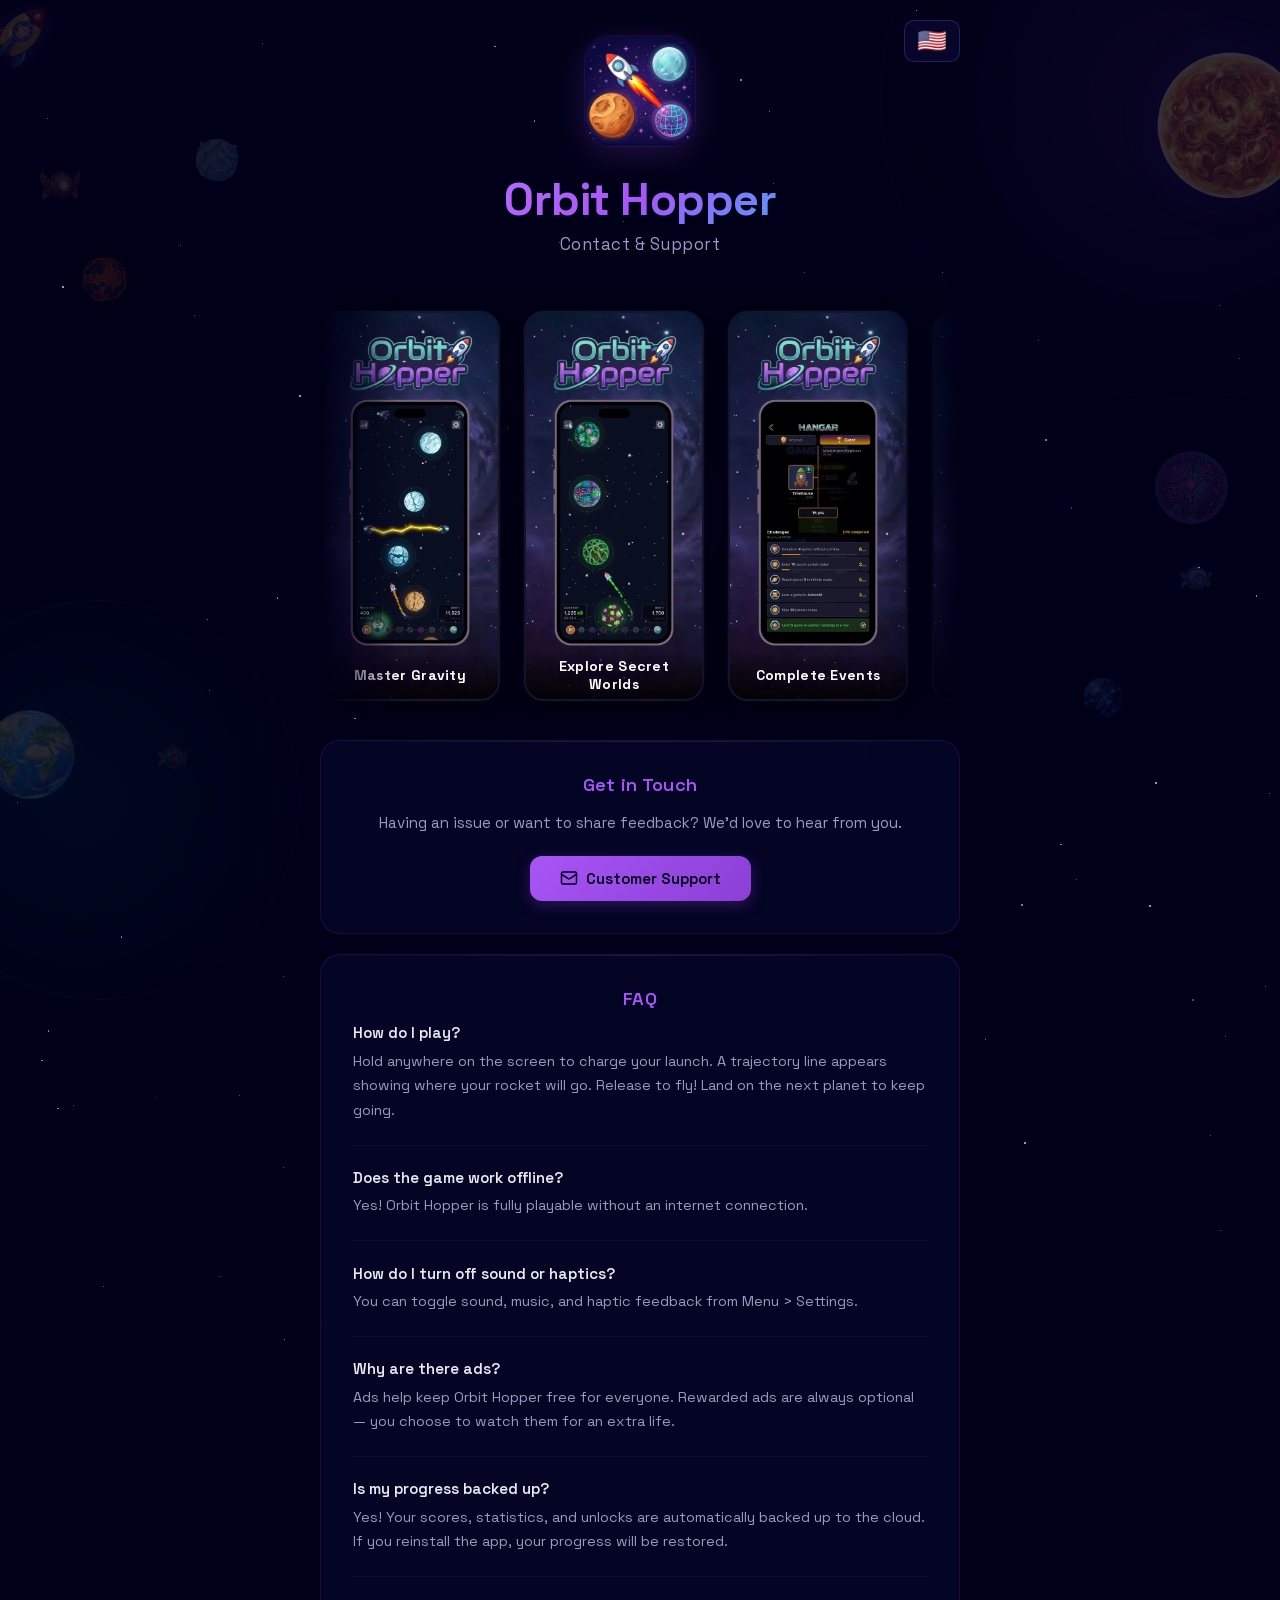
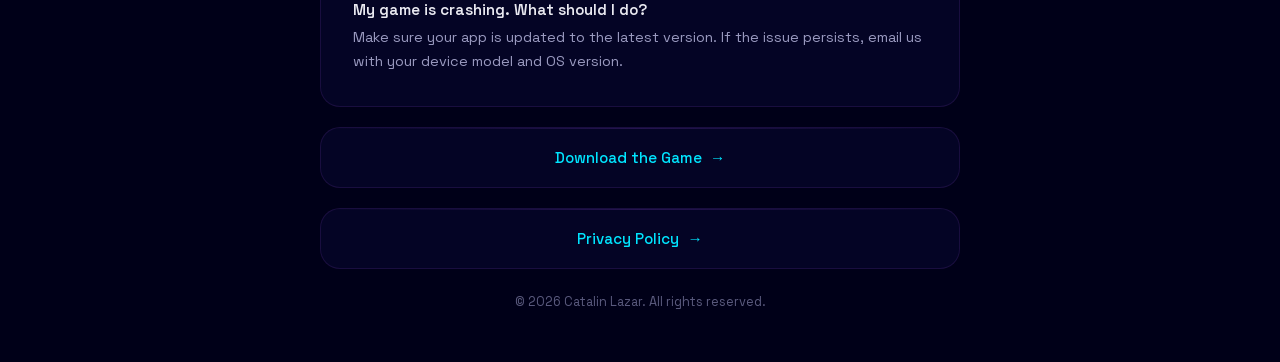
==== contact.html @ 6599917b "updates" ====
<!DOCTYPE html>
<html lang="en">
<head>
    <meta charset="UTF-8">
    <meta name="viewport" content="width=device-width, initial-scale=1.0">
    <link rel="icon" type="image/png" sizes="32x32" href="assets/logo.png">
    <link rel="icon" type="image/png" sizes="192x192" href="assets/logo.png">
    <link rel="apple-touch-icon" sizes="180x180" href="assets/logo.png">
    <meta name="theme-color" content="#000018">
    <title>Orbit Hopper - Contact & Support</title>
    <meta name="description" content="Contact Orbit Hopper support. Find answers to FAQs about gameplay, offline mode, cloud backup, and troubleshooting — or reach us directly by email.">
    <link rel="canonical" href="https://orbit-hopper.com/contact.html">
    <meta property="og:type" content="website">
    <meta property="og:url" content="https://orbit-hopper.com/contact.html">
    <meta property="og:title" content="Orbit Hopper - Contact & Support">
    <meta property="og:description" content="FAQs and support for Orbit Hopper players.">
    <meta property="og:image" content="https://orbit-hopper.com/assets/og-image.png">
    <meta name="twitter:card" content="summary_large_image">
    <meta name="twitter:title" content="Orbit Hopper - Contact & Support">
    <meta name="twitter:description" content="FAQs and support for Orbit Hopper players.">
    <meta name="twitter:image" content="https://orbit-hopper.com/assets/og-image.png">
    <link rel="stylesheet" href="fonts.css">
    <link rel="stylesheet" href="carousel.css">
    <link rel="preload" as="image" href="assets/logo.png">
    <link rel="preload" as="image" href="assets/screenshot-1-540w.webp" type="image/webp">
    <style>
        * { margin: 0; padding: 0; box-sizing: border-box; }

        :root {
            --bg-deep: #000018;
            --bg-mid: #00002E;
            --accent-primary: #A855F7;
            --accent-primary-dark: #8B3FD4;
            --accent-cyan: #00E5FF;
            --accent-purple: #A855F7;
            --text-primary: #e8e8f0;
            --text-secondary: #9a9ac0;
            --text-muted: #5a5a7e;
            --card-bg: rgba(8, 8, 48, 0.6);
            --card-border: rgba(168,85,247,0.12);
        }

        body {
            font-family: 'Space Grotesk', -apple-system, BlinkMacSystemFont, 'Segoe UI', Roboto, sans-serif;
            background: var(--bg-deep);
            color: var(--text-primary);
            min-height: 100vh;
            overflow-x: hidden;
            position: relative;
        }

        /* ===== PARALLAX STARFIELD ===== */
        .stars-layer {
            position: fixed;
            inset: 0;
            pointer-events: none;
            z-index: 0;
        }
        .stars-far, .stars-mid, .stars-near {
            position: absolute;
            inset: -50%;
            width: 200%;
            height: 200%;
        }
        .star {
            position: absolute;
            border-radius: 50%;
            background: white;
        }
        .stars-far .star {
            width: 1px; height: 1px;
            opacity: 0.4;
            animation: twinkle-slow 6s ease-in-out infinite alternate;
        }
        .stars-mid .star {
            width: 1.5px; height: 1.5px;
            opacity: 0.6;
            animation: twinkle-mid 4s ease-in-out infinite alternate;
        }
        .stars-near .star {
            width: 2px; height: 2px;
            opacity: 0.8;
            animation: twinkle-fast 3s ease-in-out infinite alternate;
        }
        .star.colored-orange { background: var(--accent-primary); }
        .star.colored-cyan { background: var(--accent-cyan); }
        .star.colored-purple { background: var(--accent-purple); }

        @keyframes twinkle-slow {
            0%, 100% { opacity: 0.3; }
            50% { opacity: 0.6; }
        }
        @keyframes twinkle-mid {
            0%, 100% { opacity: 0.4; }
            50% { opacity: 0.8; }
        }
        @keyframes twinkle-fast {
            0%, 100% { opacity: 0.5; }
            50% { opacity: 1; }
        }

        /* ===== NEBULA GLOW ===== */
        .nebula {
            position: fixed;
            border-radius: 50%;
            filter: blur(80px);
            pointer-events: none;
            z-index: 0;
        }
        .nebula-1 {
            width: 500px; height: 500px;
            top: -150px; right: -150px;
            background: radial-gradient(circle, rgba(168,85,247,0.08) 0%, transparent 70%);
        }
        .nebula-2 {
            width: 400px; height: 400px;
            bottom: -100px; left: -120px;
            background: radial-gradient(circle, rgba(0,229,255,0.06) 0%, transparent 70%);
        }
        .nebula-3 {
            width: 300px; height: 300px;
            top: 40%; left: 50%;
            transform: translateX(-50%);
            background: radial-gradient(circle, rgba(168,85,247,0.04) 0%, transparent 70%);
        }

        /* ===== FLOATING PLANETS ===== */
        .scene-planet {
            position: fixed;
            pointer-events: none;
            z-index: 0;
        }
        .scene-planet img {
            width: 100%;
            height: 100%;
            object-fit: contain;
        }
        .planet-sun {
            width: 160px; height: 160px;
            top: 5%; right: -30px;
            opacity: 0.18;
            animation: float-slow 20s ease-in-out infinite;
            filter: drop-shadow(0 0 30px rgba(168,85,247,0.3));
        }
        .planet-earth {
            width: 110px; height: 110px;
            bottom: 10%; left: -25px;
            opacity: 0.16;
            animation: float-slow 25s ease-in-out infinite reverse;
            filter: drop-shadow(0 0 20px rgba(0,229,255,0.2));
        }
        .planet-neon {
            width: 75px; height: 75px;
            top: 50%; right: 4%;
            opacity: 0.14;
            animation: float-slow 18s ease-in-out infinite;
            filter: drop-shadow(0 0 15px rgba(168,85,247,0.2));
        }
        .planet-lava {
            width: 55px; height: 55px;
            top: 28%; left: 6%;
            opacity: 0.12;
            animation: float-slow 15s ease-in-out infinite;
            filter: drop-shadow(0 0 12px rgba(255,100,0,0.2));
        }
        .planet-crystal {
            width: 45px; height: 45px;
            top: 75%; right: 12%;
            opacity: 0.10;
            animation: float-slow 22s ease-in-out 3s infinite;
            filter: drop-shadow(0 0 10px rgba(0,150,255,0.15));
        }
        .planet-ice {
            width: 50px; height: 50px;
            top: 15%; left: 15%;
            opacity: 0.10;
            animation: float-slow 19s ease-in-out 1s infinite reverse;
            filter: drop-shadow(0 0 10px rgba(180,220,255,0.15));
        }

        @keyframes float-slow {
            0%, 100% { transform: translateY(0px) rotate(0deg); }
            33% { transform: translateY(-15px) rotate(1deg); }
            66% { transform: translateY(10px) rotate(-1deg); }
        }

        /* ===== FLOATING ROCKET ===== */
        .scene-rocket {
            position: fixed;
            z-index: 0;
            pointer-events: none;
            animation: rocket-drift 30s linear infinite;
            opacity: 0.18;
        }
        .scene-rocket img {
            width: 44px;
            height: auto;
            transform: rotate(45deg);
            filter: drop-shadow(0 0 10px rgba(168,85,247,0.5));
        }
        .scene-rocket .rocket-trail {
            position: absolute;
            bottom: 8px; left: 50%;
            width: 4px; height: 24px;
            background: linear-gradient(to bottom, rgba(168,85,247,0.7), rgba(0,229,255,0.3), transparent);
            transform: translateX(-50%) rotate(-30deg);
            transform-origin: top center;
            filter: blur(2px);
            border-radius: 2px;
        }

        @keyframes rocket-drift {
            0% { top: 85%; left: -5%; opacity: 0; }
            5% { opacity: 0.18; }
            90% { opacity: 0.18; }
            100% { top: -10%; left: 105%; opacity: 0; }
        }

        /* ===== SHOOTING STARS ===== */
        .shooting-star {
            position: fixed;
            pointer-events: none;
            z-index: 0;
            width: 80px;
            height: 1px;
            background: linear-gradient(to right, rgba(255,255,255,0.8), transparent);
            opacity: 0;
        }
        .shooting-star-1 {
            top: 15%; left: 20%;
            transform: rotate(-35deg);
            animation: shoot 8s 2s ease-out infinite;
        }
        .shooting-star-2 {
            top: 40%; left: 60%;
            transform: rotate(45deg);
            animation: shoot 12s 6s ease-out infinite;
        }
        .shooting-star-3 {
            top: 70%; left: 10%;
            transform: rotate(-40deg);
            animation: shoot 10s 9s ease-out infinite;
        }

        @keyframes shoot {
            0% { opacity: 0; transform: rotate(-35deg) translateX(0); }
            2% { opacity: 1; }
            8% { opacity: 0; transform: rotate(-35deg) translateX(300px); }
            100% { opacity: 0; }
        }

        /* ===== ORBITAL RINGS ===== */
        .orbit-ring {
            position: fixed;
            border: 1px solid rgba(168,85,247,0.04);
            border-radius: 50%;
            pointer-events: none;
            z-index: 0;
            animation: orbit-spin 60s linear infinite;
        }
        .orbit-ring-1 {
            width: 600px; height: 600px;
            top: -200px; right: -200px;
        }
        .orbit-ring-2 {
            width: 400px; height: 400px;
            bottom: -100px; left: -100px;
            animation-duration: 45s;
            animation-direction: reverse;
            border-color: rgba(0,229,255,0.04);
        }

        @keyframes orbit-spin {
            from { transform: rotate(0deg); }
            to { transform: rotate(360deg); }
        }

        /* ===== COMPANION CHARACTERS ===== */
        .companion {
            position: fixed;
            pointer-events: none;
            z-index: 0;
        }
        .companion img {
            width: 100%;
            height: 100%;
            object-fit: contain;
        }
        .companion-1 {
            width: 45px; height: 45px;
            top: 18%; left: 3%;
            opacity: 0.12;
            animation: float-companion 12s ease-in-out infinite;
            filter: drop-shadow(0 0 6px rgba(168,85,247,0.3));
        }
        .companion-2 {
            width: 40px; height: 40px;
            top: 62%; right: 5%;
            opacity: 0.10;
            animation: float-companion 16s ease-in-out infinite reverse;
            filter: drop-shadow(0 0 6px rgba(0,229,255,0.3));
        }
        .companion-3 {
            width: 38px; height: 38px;
            top: 82%; left: 12%;
            opacity: 0.10;
            animation: float-companion 14s ease-in-out 2s infinite;
            filter: drop-shadow(0 0 6px rgba(168,85,247,0.3));
        }
        @keyframes float-companion {
            0%, 100% { transform: translateY(0px) scale(1); }
            50% { transform: translateY(-20px) scale(1.1); }
        }

        /* ===== PAGE LAYOUT ===== */
        .page-wrapper {
            display: flex;
            justify-content: center;
            align-items: center;
            min-height: 100vh;
            padding: 20px;
            position: relative;
            z-index: 1;
        }

        .container {
            max-width: 640px;
            width: 100%;
            text-align: center;
            position: relative;
        }

        /* ===== HERO ===== */
        .hero {
            padding-top: 1rem;
            margin-bottom: 2.5rem;
        }
        .logo {
            width: 110px;
            height: 110px;
            margin: 0 auto 1.25rem;
            border-radius: 24px;
            box-shadow: 0 8px 32px rgba(168,85,247,0.2), 0 0 0 1px rgba(168,85,247,0.1);
            transition: transform 0.4s ease, box-shadow 0.4s ease;
        }
        .logo:hover {
            transform: scale(1.05) translateY(-2px);
            box-shadow: 0 12px 40px rgba(168,85,247,0.3), 0 0 0 1px rgba(168,85,247,0.2);
        }
        h1 {
            font-size: 2.8rem;
            font-weight: 700;
            margin-bottom: 0.3rem;
            background: linear-gradient(135deg, #C084FC, #A855F7, #00E5FF);
            -webkit-background-clip: text;
            -webkit-text-fill-color: transparent;
            background-clip: text;
            letter-spacing: -0.5px;
        }
        .tagline {
            font-size: 1.05rem;
            color: var(--text-secondary);
            letter-spacing: 0.5px;
        }

        /* ===== CARDS ===== */
        .card {
            background: var(--card-bg);
            border: 1px solid var(--card-border);
            border-radius: 20px;
            padding: 2rem;
            margin-bottom: 1.25rem;
            backdrop-filter: blur(12px);
            -webkit-backdrop-filter: blur(12px);
            transition: all 0.4s ease;
            position: relative;
            overflow: hidden;
        }
        .card::before {
            content: '';
            position: absolute;
            top: 0; left: 0; right: 0;
            height: 1px;
            background: linear-gradient(90deg, transparent, rgba(168,85,247,0.2), transparent);
        }
        .card:hover {
            border-color: rgba(168,85,247,0.22);
            transform: translateY(-2px);
            box-shadow: 0 8px 30px rgba(0,0,0,0.3), 0 0 0 1px rgba(168,85,247,0.08);
        }
        .card h2 {
            font-size: 1.15rem;
            font-weight: 600;
            margin-bottom: 0.85rem;
            color: var(--accent-primary);
            letter-spacing: 0.3px;
        }
        .card p {
            line-height: 1.7;
            color: var(--text-secondary);
            font-size: 0.95rem;
        }

        /* ===== CONTACT BUTTON ===== */
        .email-link {
            display: inline-flex;
            align-items: center;
            gap: 8px;
            margin-top: 1.25rem;
            padding: 13px 30px;
            background: linear-gradient(135deg, var(--accent-primary), var(--accent-primary-dark));
            color: var(--bg-deep);
            font-weight: 600;
            font-size: 0.95rem;
            border-radius: 12px;
            text-decoration: none;
            transition: all 0.3s ease;
            box-shadow: 0 4px 15px rgba(168,85,247,0.25);
        }
        .email-link:hover {
            transform: translateY(-2px) scale(1.02);
            box-shadow: 0 8px 25px rgba(168,85,247,0.4);
            text-decoration: none;
        }

        /* ===== FAQ ===== */
        .faq-item {
            text-align: left;
            margin-bottom: 1.4rem;
            padding-bottom: 1.4rem;
            border-bottom: 1px solid rgba(255,255,255,0.04);
        }
        .faq-item:last-child {
            margin-bottom: 0;
            padding-bottom: 0;
            border-bottom: none;
        }
        .faq-item h3 {
            font-size: 0.95rem;
            font-weight: 600;
            color: var(--text-primary);
            margin-bottom: 0.4rem;
        }
        .faq-item p {
            font-size: 0.9rem;
        }

        /* ===== LINK CARDS ===== */
        .link-card {
            padding: 1.25rem 1.5rem;
            cursor: pointer;
        }
        .link-card:hover {
            border-color: rgba(168,85,247,0.3);
        }
        .link-card a {
            display: flex;
            align-items: center;
            justify-content: center;
            gap: 0.5rem;
            font-size: 0.95rem;
            font-weight: 500;
            color: var(--accent-cyan);
            text-decoration: none;
            transition: gap 0.3s ease;
        }
        .link-card:hover a {
            gap: 0.75rem;
        }

        a {
            color: var(--accent-cyan);
            text-decoration: none;
        }
        a:hover {
            text-decoration: underline;
        }

        /* ===== FOOTER ===== */
        .footer {
            margin-top: 1.5rem;
            padding-bottom: 2rem;
            font-size: 0.8rem;
            color: var(--text-muted);
        }

        /* ===== RESPONSIVE ===== */
        @media (max-width: 640px) {
            h1 { font-size: 2.2rem; }
            .card { padding: 1.5rem; }
            .planet-sun { width: 110px; height: 110px; }
            .planet-earth { width: 80px; height: 80px; }
            .planet-neon { width: 50px; height: 50px; }
            .planet-lava { width: 40px; height: 40px; }
            .planet-crystal { width: 30px; height: 30px; }
            .planet-ice { width: 35px; height: 35px; }
            .orbit-ring-1 { width: 350px; height: 350px; }
            .orbit-ring-2 { width: 250px; height: 250px; }
        }
    </style>
</head>
<body>
    <!-- Parallax Starfield -->
    <div class="stars-layer">
        <div class="stars-far" id="stars-far"></div>
        <div class="stars-mid" id="stars-mid"></div>
        <div class="stars-near" id="stars-near"></div>
    </div>

    <!-- Nebula Glows -->
    <div class="nebula nebula-1"></div>
    <div class="nebula nebula-2"></div>
    <div class="nebula nebula-3"></div>

    <!-- Orbital Rings -->
    <div class="orbit-ring orbit-ring-1"></div>
    <div class="orbit-ring orbit-ring-2"></div>

    <!-- Floating Planets -->
    <div class="scene-planet planet-sun"><img src="assets/sun.png" alt=""></div>
    <div class="scene-planet planet-earth"><img src="assets/earth.png" alt=""></div>
    <div class="scene-planet planet-neon"><img src="assets/planets/neon.png" alt=""></div>
    <div class="scene-planet planet-lava"><img src="assets/planets/lava.png" alt=""></div>
    <div class="scene-planet planet-crystal"><img src="assets/planets/crystal.png" alt=""></div>
    <div class="scene-planet planet-ice"><img src="assets/planets/ice.png" alt=""></div>

    <!-- Floating Rocket -->
    <div class="scene-rocket">
        <img src="assets/rockets/rocket_commander.png" alt="">
        <div class="rocket-trail"></div>
    </div>

    <!-- Shooting Stars -->
    <div class="shooting-star shooting-star-1"></div>
    <div class="shooting-star shooting-star-2"></div>
    <div class="shooting-star shooting-star-3"></div>

    <!-- Companions -->
    <div class="companion companion-1"><img src="assets/companions/companion_phoenix.png" alt=""></div>
    <div class="companion companion-2"><img src="assets/companions/companion_orbiter.png" alt=""></div>
    <div class="companion companion-3"><img src="assets/companions/companion_sentinel.png" alt=""></div>

    <!-- Page Content -->
    <div class="page-wrapper">
        <div class="container">
            <div class="hero">
                <img class="logo" src="assets/logo.png" alt="Orbit Hopper">
                <h1>Orbit Hopper</h1>
                <p class="tagline" data-i18n="contact_title">Contact & Support</p>
            </div>

            <!-- Screenshot Carousel -->
            <div class="carousel-section">
                <div class="carousel-track" id="carousel-track">
                    <div class="carousel-item"><div class="carousel-frame"><picture><source type="image/webp" srcset="assets/screenshot-1-540w.webp"><img src="assets/screenshot-1.png" alt="Master Gravity" loading="lazy"></picture><span class="carousel-caption" data-i18n="ss_1">Master Gravity</span></div></div>
                    <div class="carousel-item"><div class="carousel-frame"><picture><source type="image/webp" srcset="assets/screenshot-2-540w.webp"><img src="assets/screenshot-2.png" alt="Explore Secret Worlds" loading="lazy"></picture><span class="carousel-caption" data-i18n="ss_2">Explore Secret Worlds</span></div></div>
                    <div class="carousel-item"><div class="carousel-frame"><picture><source type="image/webp" srcset="assets/screenshot-3-540w.webp"><img src="assets/screenshot-3.png" alt="Complete Events" loading="lazy"></picture><span class="carousel-caption" data-i18n="ss_3">Complete Events</span></div></div>
                    <div class="carousel-item"><div class="carousel-frame"><picture><source type="image/webp" srcset="assets/screenshot-4-540w.webp"><img src="assets/screenshot-4.png" alt="Find Your Way Home" loading="lazy"></picture><span class="carousel-caption" data-i18n="ss_4">Find Your Way Home</span></div></div>
                    <div class="carousel-item"><div class="carousel-frame"><picture><source type="image/webp" srcset="assets/screenshot-5-540w.webp"><img src="assets/screenshot-5.png" alt="Find New Friends" loading="lazy"></picture><span class="carousel-caption" data-i18n="ss_5">Find New Friends</span></div></div>
                    <div class="carousel-item"><div class="carousel-frame"><picture><source type="image/webp" srcset="assets/screenshot-6-540w.webp"><img src="assets/screenshot-6.png" alt="Unlock Your Potential" loading="lazy"></picture><span class="carousel-caption" data-i18n="ss_6">Unlock Your Potential</span></div></div>
                    <div class="carousel-item"><div class="carousel-frame"><picture><source type="image/webp" srcset="assets/screenshot-7-540w.webp"><img src="assets/screenshot-7.png" alt="Take Risks" loading="lazy"></picture><span class="carousel-caption" data-i18n="ss_7">Take Risks</span></div></div>
                    <div class="carousel-item"><div class="carousel-frame"><picture><source type="image/webp" srcset="assets/screenshot-8-540w.webp"><img src="assets/screenshot-8.png" alt="Reach Higher" loading="lazy"></picture><span class="carousel-caption" data-i18n="ss_8">Reach Higher</span></div></div>
                </div>
            </div>

            <div class="card">
                <h2 data-i18n="get_in_touch">Get in Touch</h2>
                <p data-i18n="get_in_touch_desc">Having an issue or want to share feedback? We'd love to hear from you.</p>
                <a class="email-link" href="mailto:catalin.lazar.work@gmail.com">
                    <svg width="18" height="18" viewBox="0 0 24 24" fill="none" stroke="currentColor" stroke-width="2" stroke-linecap="round" stroke-linejoin="round"><rect x="2" y="4" width="20" height="16" rx="2"/><path d="m22 7-8.97 5.7a1.94 1.94 0 0 1-2.06 0L2 7"/></svg>
                    <span data-i18n="customer_support">Customer Support</span>
                </a>
            </div>

            <div class="card">
                <h2 data-i18n="faq">FAQ</h2>
                <div class="faq-item">
                    <h3 data-i18n="faq_play_q">How do I play?</h3>
                    <p data-i18n="faq_play_a">Hold anywhere on the screen to charge your launch. A trajectory line appears showing where your rocket will go. Release to fly! Land on the next planet to keep going.</p>
                </div>
                <div class="faq-item">
                    <h3 data-i18n="faq_offline_q">Does the game work offline?</h3>
                    <p data-i18n="faq_offline_a">Yes! Orbit Hopper is fully playable without an internet connection.</p>
                </div>
                <div class="faq-item">
                    <h3 data-i18n="faq_sound_q">How do I turn off sound or haptics?</h3>
                    <p data-i18n="faq_sound_a">You can toggle sound, music, and haptic feedback from Menu > Settings.</p>
                </div>
                <div class="faq-item">
                    <h3 data-i18n="faq_ads_q">Why are there ads?</h3>
                    <p data-i18n="faq_ads_a">Ads help keep Orbit Hopper free for everyone. Rewarded ads are always optional — you choose to watch them for an extra life.</p>
                </div>
                <div class="faq-item">
                    <h3 data-i18n="faq_backup_q">Is my progress backed up?</h3>
                    <p data-i18n="faq_backup_a">Yes! Your scores, statistics, and unlocks are automatically backed up to the cloud. If you reinstall the app, your progress will be restored.</p>
                </div>
                <div class="faq-item">
                    <h3 data-i18n="faq_crash_q">My game is crashing. What should I do?</h3>
                    <p data-i18n="faq_crash_a">Make sure your app is updated to the latest version. If the issue persists, email us with your device model and OS version.</p>
                </div>
            </div>

            <div class="card link-card">
                <a href="download.html">
                    <span data-i18n="download_link">Download the Game</span> &rarr;
                </a>
            </div>

            <div class="card link-card">
                <a href="privacy-policy.html">
                    <span data-i18n="privacy_link">Privacy Policy</span> &rarr;
                </a>
            </div>

            <p class="footer" data-i18n="footer">&copy; 2026 Catalin Lazar. All rights reserved.</p>
        </div>
    </div>

    <!-- Lightbox -->
    <div class="lightbox" id="lightbox">
        <div class="lightbox-content">
            <img id="lightbox-img" src="" alt="Screenshot">
            <span class="lightbox-caption" id="lightbox-caption"></span>
        </div>
    </div>

    <link rel="stylesheet" href="i18n.css">
    <script src="translations.js"></script>
    <script src="carousel.js"></script>
    <script>document.addEventListener('DOMContentLoaded', initI18n);</script>
    <script type="module" src="ref-tracking.js"></script>
</body>
</html>
---- fonts.css ----
/* latin-ext */
@font-face {
  font-family: 'Space Grotesk';
  font-style: normal;
  font-weight: 400;
  font-display: block;
  src: url(assets/fonts/space-grotesk-latin-ext-400.woff2) format('woff2');
  unicode-range: U+0100-02BA, U+02BD-02C5, U+02C7-02CC, U+02CE-02D7, U+02DD-02FF, U+0304, U+0308, U+0329, U+1D00-1DBF, U+1E00-1E9F, U+1EF2-1EFF, U+2020, U+20A0-20AB, U+20AD-20C0, U+2113, U+2C60-2C7F, U+A720-A7FF;
}
/* latin */
@font-face {
  font-family: 'Space Grotesk';
  font-style: normal;
  font-weight: 400;
  font-display: block;
  src: url(assets/fonts/space-grotesk-latin-400.woff2) format('woff2');
  unicode-range: U+0000-00FF, U+0131, U+0152-0153, U+02BB-02BC, U+02C6, U+02DA, U+02DC, U+0304, U+0308, U+0329, U+2000-206F, U+20AC, U+2122, U+2191, U+2193, U+2212, U+2215, U+FEFF, U+FFFD;
}
/* latin-ext */
@font-face {
  font-family: 'Space Grotesk';
  font-style: normal;
  font-weight: 500;
  font-display: block;
  src: url(assets/fonts/space-grotesk-latin-ext-500.woff2) format('woff2');
  unicode-range: U+0100-02BA, U+02BD-02C5, U+02C7-02CC, U+02CE-02D7, U+02DD-02FF, U+0304, U+0308, U+0329, U+1D00-1DBF, U+1E00-1E9F, U+1EF2-1EFF, U+2020, U+20A0-20AB, U+20AD-20C0, U+2113, U+2C60-2C7F, U+A720-A7FF;
}
/* latin */
@font-face {
  font-family: 'Space Grotesk';
  font-style: normal;
  font-weight: 500;
  font-display: block;
  src: url(assets/fonts/space-grotesk-latin-500.woff2) format('woff2');
  unicode-range: U+0000-00FF, U+0131, U+0152-0153, U+02BB-02BC, U+02C6, U+02DA, U+02DC, U+0304, U+0308, U+0329, U+2000-206F, U+20AC, U+2122, U+2191, U+2193, U+2212, U+2215, U+FEFF, U+FFFD;
}
/* latin-ext */
@font-face {
  font-family: 'Space Grotesk';
  font-style: normal;
  font-weight: 600;
  font-display: block;
  src: url(assets/fonts/space-grotesk-latin-ext-600.woff2) format('woff2');
  unicode-range: U+0100-02BA, U+02BD-02C5, U+02C7-02CC, U+02CE-02D7, U+02DD-02FF, U+0304, U+0308, U+0329, U+1D00-1DBF, U+1E00-1E9F, U+1EF2-1EFF, U+2020, U+20A0-20AB, U+20AD-20C0, U+2113, U+2C60-2C7F, U+A720-A7FF;
}
/* latin */
@font-face {
  font-family: 'Space Grotesk';
  font-style: normal;
  font-weight: 600;
  font-display: block;
  src: url(assets/fonts/space-grotesk-latin-600.woff2) format('woff2');
  unicode-range: U+0000-00FF, U+0131, U+0152-0153, U+02BB-02BC, U+02C6, U+02DA, U+02DC, U+0304, U+0308, U+0329, U+2000-206F, U+20AC, U+2122, U+2191, U+2193, U+2212, U+2215, U+FEFF, U+FFFD;
}
/* latin-ext */
@font-face {
  font-family: 'Space Grotesk';
  font-style: normal;
  font-weight: 700;
  font-display: block;
  src: url(assets/fonts/space-grotesk-latin-ext-700.woff2) format('woff2');
  unicode-range: U+0100-02BA, U+02BD-02C5, U+02C7-02CC, U+02CE-02D7, U+02DD-02FF, U+0304, U+0308, U+0329, U+1D00-1DBF, U+1E00-1E9F, U+1EF2-1EFF, U+2020, U+20A0-20AB, U+20AD-20C0, U+2113, U+2C60-2C7F, U+A720-A7FF;
}
/* latin */
@font-face {
  font-family: 'Space Grotesk';
  font-style: normal;
  font-weight: 700;
  font-display: block;
  src: url(assets/fonts/space-grotesk-latin-700.woff2) format('woff2');
  unicode-range: U+0000-00FF, U+0131, U+0152-0153, U+02BB-02BC, U+02C6, U+02DA, U+02DC, U+0304, U+0308, U+0329, U+2000-206F, U+20AC, U+2122, U+2191, U+2193, U+2212, U+2215, U+FEFF, U+FFFD;
}
---- carousel.css ----
/* ===== SCREENSHOT CAROUSEL ===== */
.carousel-section {
    margin-bottom: 1.5rem;
    overflow: hidden;
    position: relative;
    padding: 1rem 0;
}
.carousel-section::before,
.carousel-section::after {
    content: '';
    position: absolute;
    top: 0;
    bottom: 0;
    width: 80px;
    z-index: 2;
    pointer-events: none;
}
.carousel-section::before {
    left: 0;
    background: linear-gradient(to right, var(--bg-deep), transparent);
}
.carousel-section::after {
    right: 0;
    background: linear-gradient(to left, var(--bg-deep), transparent);
}

.carousel-track {
    display: flex;
    gap: 1.5rem;
    animation: carousel-scroll 40s linear infinite;
    width: max-content;
    cursor: grab;
    user-select: none;
    -webkit-user-select: none;
    will-change: transform;
    backface-visibility: hidden;
    -webkit-backface-visibility: hidden;
}
.carousel-track.paused {
    animation-play-state: paused;
}
.carousel-track.dragging {
    cursor: grabbing;
}

.carousel-item {
    flex-shrink: 0;
    width: 180px;
    text-align: center;
}
.carousel-frame {
    position: relative;
    border-radius: 20px;
    overflow: hidden;
    border: 2px solid rgba(255,255,255,0.08);
    box-shadow: 0 8px 32px rgba(0,0,0,0.5), 0 0 0 1px rgba(168,85,247,0.06);
    transition: all 0.4s ease;
    aspect-ratio: 1242 / 2688;
    cursor: pointer;
}
.carousel-frame:hover {
    border-color: rgba(168,85,247,0.25);
    box-shadow: 0 12px 40px rgba(0,0,0,0.6), 0 0 20px rgba(168,85,247,0.1);
    transform: scale(1.03);
}
.carousel-frame picture {
    display: contents;
}
.carousel-frame img {
    width: 100%;
    height: 100%;
    object-fit: cover;
    display: block;
    pointer-events: none;
    image-rendering: -webkit-optimize-contrast;
    backface-visibility: hidden;
    -webkit-backface-visibility: hidden;
}

/* ===== SCREENSHOT CAPTIONS ===== */
.carousel-caption,
.lightbox-caption {
    position: absolute;
    bottom: 0;
    left: 0;
    right: 0;
    height: 12%;
    display: flex;
    align-items: center;
    justify-content: center;
    padding: 0 8%;
    text-align: center;
    font-family: 'Space Grotesk', -apple-system, BlinkMacSystemFont, 'Segoe UI', Roboto, sans-serif;
    font-size: 14px;
    font-weight: 700;
    color: #fff;
    line-height: 1.3;
    letter-spacing: 0.3px;
    background: linear-gradient(to top, rgba(0,0,0,0.85) 0%, rgba(0,0,0,0.4) 60%, transparent 100%);
    text-shadow: 0 1px 4px rgba(0,0,0,0.7), 0 0 12px rgba(168,85,247,0.3);
    pointer-events: none;
    word-wrap: break-word;
    overflow-wrap: break-word;
}

@keyframes carousel-scroll {
    0% { transform: translateX(0); }
    100% { transform: translateX(-50%); }
}

/* ===== LIGHTBOX ===== */
.lightbox {
    display: none;
    position: fixed;
    inset: 0;
    z-index: 1000;
    background: rgba(0,0,0,0.92);
    backdrop-filter: blur(8px);
    -webkit-backdrop-filter: blur(8px);
    justify-content: center;
    align-items: center;
    cursor: pointer;
    opacity: 0;
    transition: opacity 0.3s ease;
}
.lightbox.active {
    display: flex;
    opacity: 1;
    overscroll-behavior: contain;
    touch-action: none;
}
.lightbox-content {
    position: relative;
    max-height: 90vh;
    max-width: 90vw;
    border-radius: 20px;
    overflow: hidden;
    box-shadow: 0 0 60px rgba(168,85,247,0.2);
    transform: scale(0.9);
    transition: transform 0.3s ease;
}
.lightbox.active .lightbox-content {
    transform: scale(1);
}
.lightbox-caption {
    font-size: 24px;
}
.lightbox-content img {
    max-height: 90vh;
    max-width: 90vw;
    object-fit: contain;
    display: block;
}

/* ===== CAROUSEL RESPONSIVE ===== */
@media (max-width: 640px) {
    .carousel-item { width: 150px; }
    .carousel-section::before,
    .carousel-section::after { width: 40px; }
}
---- i18n.css ----
/* ===== LANGUAGE SWITCHER ===== */
.lang-switcher {
    position: absolute;
    top: 0;
    right: 0;
    z-index: 1000;
}
.lang-btn {
    background: rgba(8, 8, 48, 0.8);
    border: 1px solid rgba(168, 85, 247, 0.25);
    border-radius: 10px;
    padding: 8px 12px;
    cursor: pointer;
    backdrop-filter: blur(12px);
    -webkit-backdrop-filter: blur(12px);
    transition: border-color 0.2s, background 0.2s;
    position: relative;
}
.lang-btn:hover {
    border-color: rgba(168, 85, 247, 0.5);
    background: rgba(8, 8, 48, 0.95);
}
.lang-flag {
    font-size: 24px;
    line-height: 1;
}
.lang-dropdown {
    position: absolute;
    top: calc(100% + 8px);
    right: 0;
    left: auto;
    background: rgba(8, 8, 48, 0.95);
    border: 1px solid rgba(168, 85, 247, 0.25);
    border-radius: 12px;
    padding: 6px;
    min-width: 160px;
    opacity: 0;
    visibility: hidden;
    transform: translateY(-8px);
    transition: opacity 0.2s, visibility 0.2s, transform 0.2s;
    backdrop-filter: blur(16px);
    -webkit-backdrop-filter: blur(16px);
}
.lang-dropdown.open {
    opacity: 1;
    visibility: visible;
    transform: translateY(0);
}
.lang-option {
    display: flex;
    align-items: center;
    gap: 10px;
    padding: 8px 12px;
    border-radius: 8px;
    text-decoration: none;
    color: #9a9ac0;
    font-size: 14px;
    transition: background 0.15s, color 0.15s;
}
.lang-option:hover {
    background: rgba(168, 85, 247, 0.15);
    color: #e8e8f0;
}
.lang-option.active {
    color: #A855F7;
    font-weight: 600;
}
.lang-opt-flag {
    font-size: 20px;
    line-height: 1;
}
.lang-opt-name {
    font-family: 'Space Grotesk', sans-serif;
}
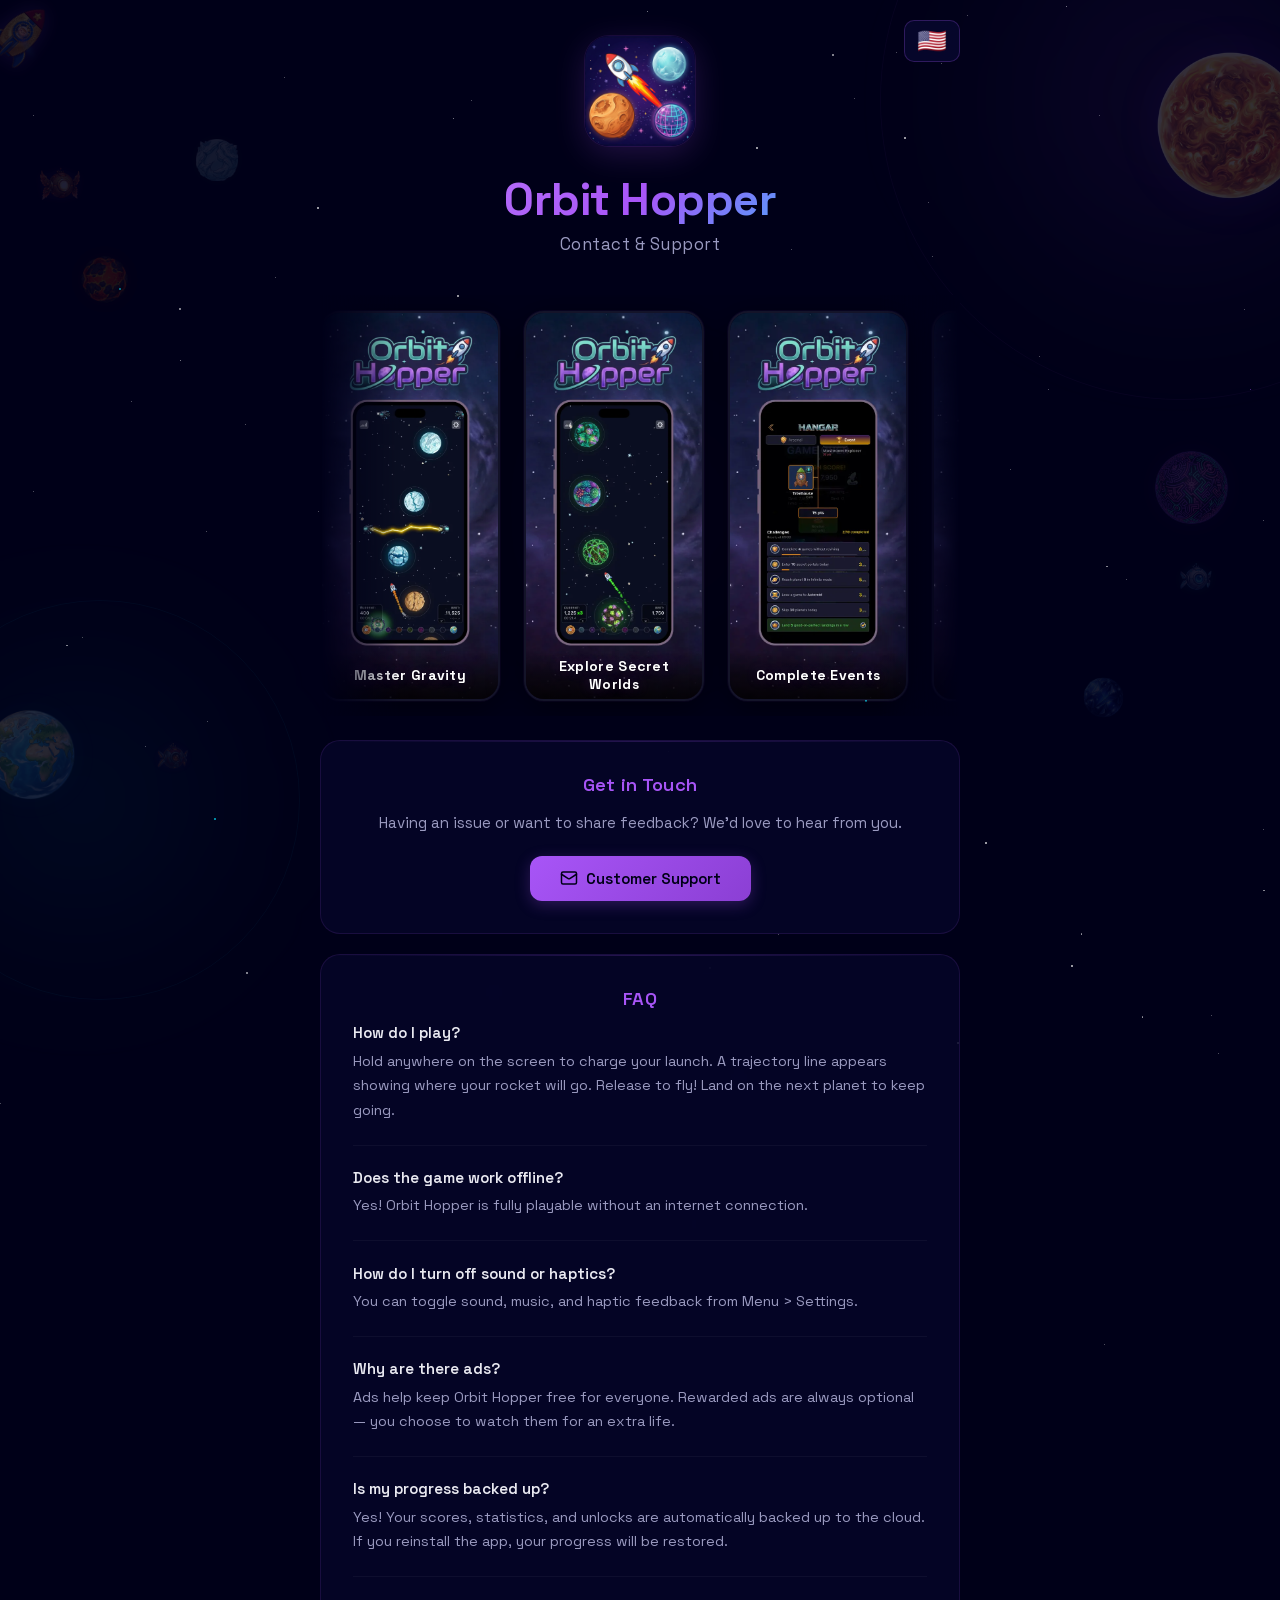
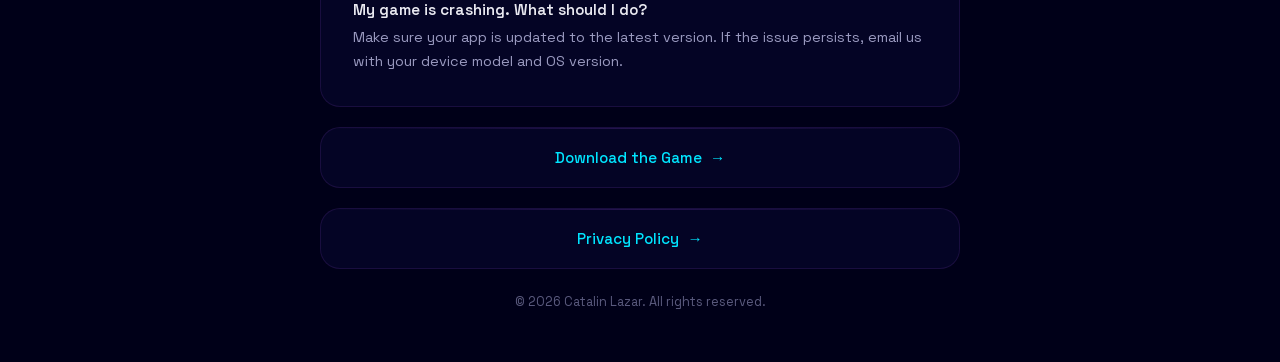
==== commit 8660eedb: "robust og:image metadata + smaller png for whatsapp" ====
--- a/contact.html
+++ b/contact.html
@@ -14,11 +14,16 @@
     <meta property="og:url" content="https://orbit-hopper.com/contact.html">
     <meta property="og:title" content="Orbit Hopper - Contact & Support">
     <meta property="og:description" content="FAQs and support for Orbit Hopper players.">
-    <meta property="og:image" content="https://orbit-hopper.com/assets/og-image.png">
+    <meta property="og:image" content="https://orbit-hopper.com/assets/og-image.png?v=3">
+    <meta property="og:image:secure_url" content="https://orbit-hopper.com/assets/og-image.png?v=3">
+    <meta property="og:image:type" content="image/png">
+    <meta property="og:image:width" content="2400">
+    <meta property="og:image:height" content="1260">
+    <meta property="og:image:alt" content="Orbit Hopper — Master gravity. Hop the orbit.">
     <meta name="twitter:card" content="summary_large_image">
     <meta name="twitter:title" content="Orbit Hopper - Contact & Support">
     <meta name="twitter:description" content="FAQs and support for Orbit Hopper players.">
-    <meta name="twitter:image" content="https://orbit-hopper.com/assets/og-image.png">
+    <meta name="twitter:image" content="https://orbit-hopper.com/assets/og-image.png?v=3">
     <link rel="stylesheet" href="fonts.css">
     <link rel="stylesheet" href="carousel.css">
     <link rel="preload" as="image" href="assets/logo.png">
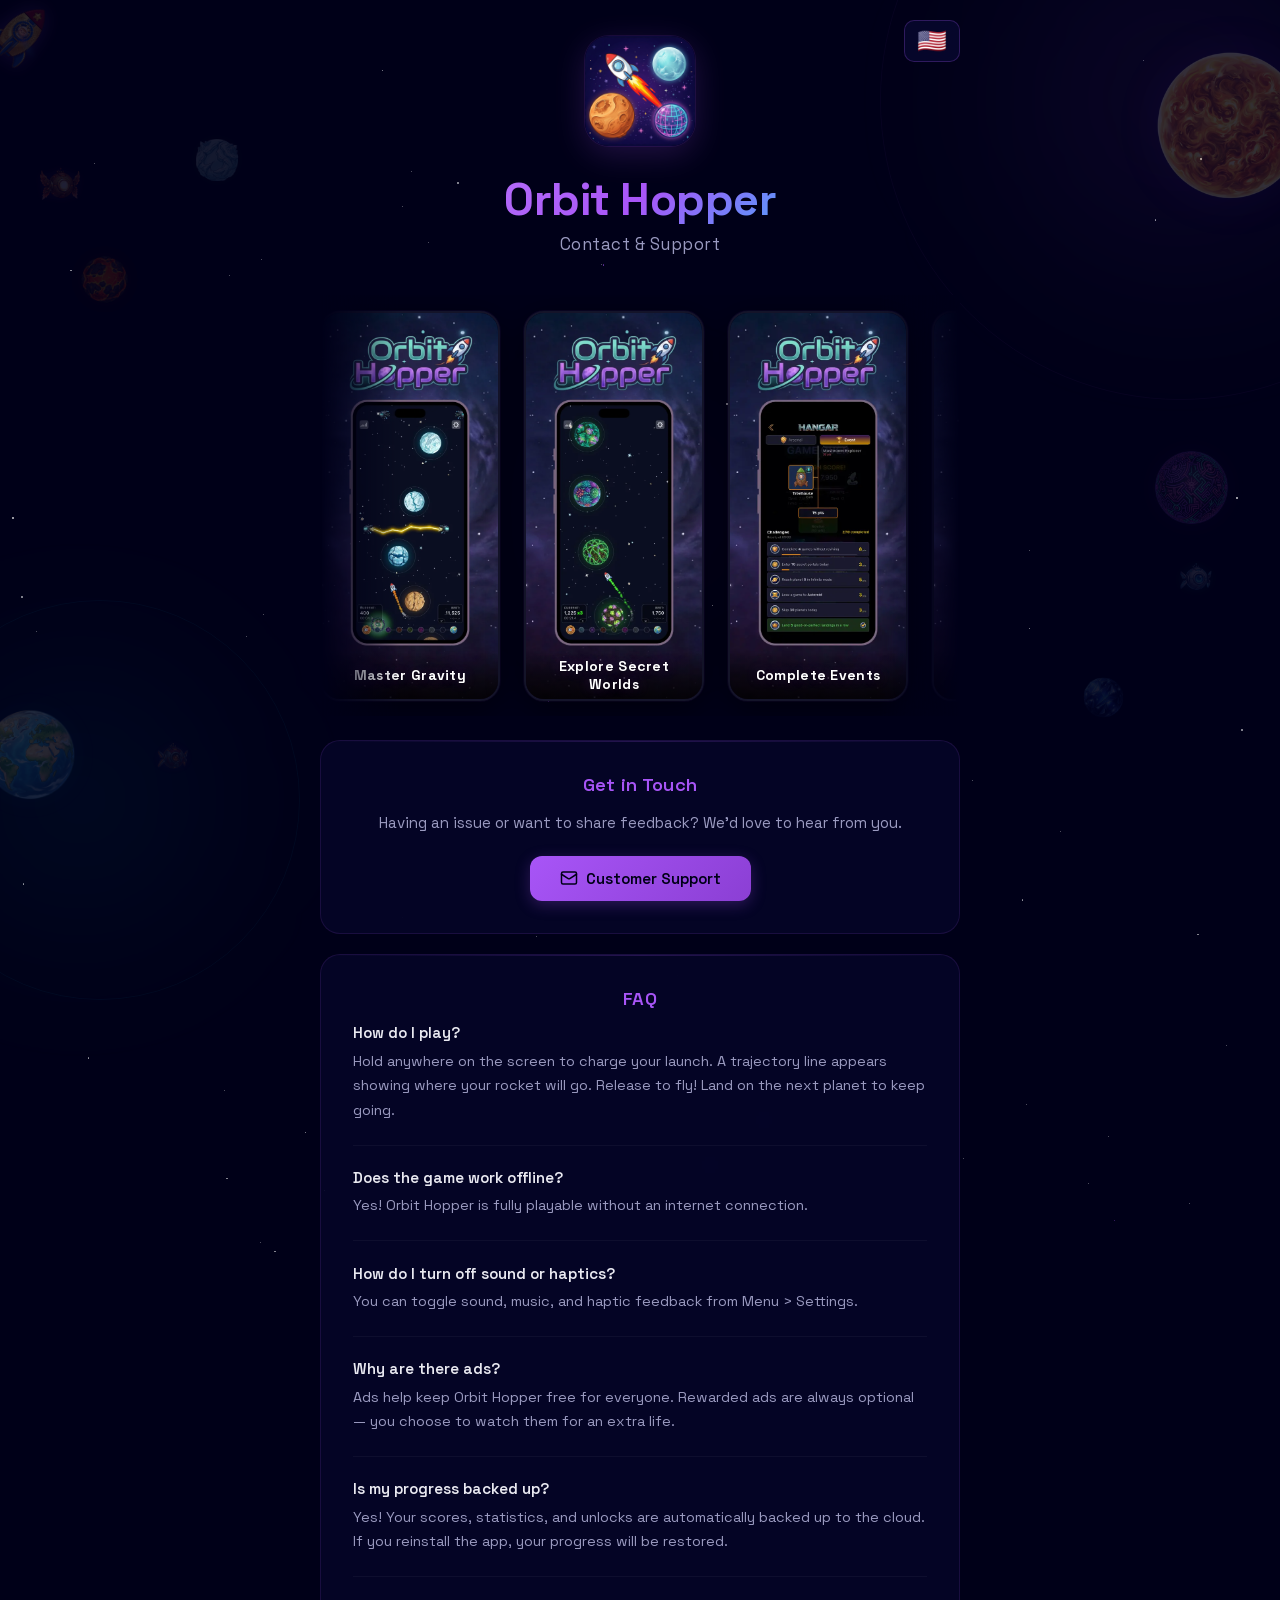
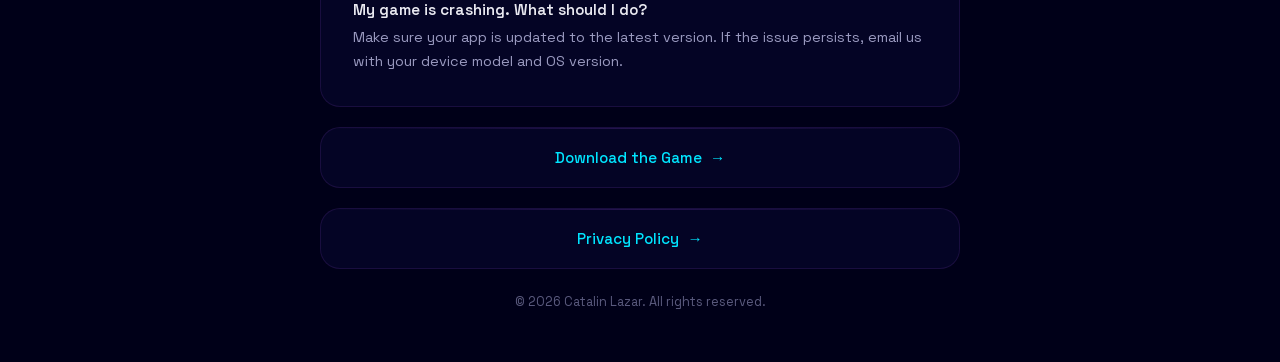
==== commit a3256830: "bump og:image cache buster to v=4" ====
--- a/contact.html
+++ b/contact.html
@@ -14,8 +14,8 @@
     <meta property="og:url" content="https://orbit-hopper.com/contact.html">
     <meta property="og:title" content="Orbit Hopper - Contact & Support">
     <meta property="og:description" content="FAQs and support for Orbit Hopper players.">
-    <meta property="og:image" content="https://orbit-hopper.com/assets/og-image.png?v=3">
-    <meta property="og:image:secure_url" content="https://orbit-hopper.com/assets/og-image.png?v=3">
+    <meta property="og:image" content="https://orbit-hopper.com/assets/og-image.png?v=4">
+    <meta property="og:image:secure_url" content="https://orbit-hopper.com/assets/og-image.png?v=4">
     <meta property="og:image:type" content="image/png">
     <meta property="og:image:width" content="2400">
     <meta property="og:image:height" content="1260">
@@ -23,7 +23,7 @@
     <meta name="twitter:card" content="summary_large_image">
     <meta name="twitter:title" content="Orbit Hopper - Contact & Support">
     <meta name="twitter:description" content="FAQs and support for Orbit Hopper players.">
-    <meta name="twitter:image" content="https://orbit-hopper.com/assets/og-image.png?v=3">
+    <meta name="twitter:image" content="https://orbit-hopper.com/assets/og-image.png?v=4">
     <link rel="stylesheet" href="fonts.css">
     <link rel="stylesheet" href="carousel.css">
     <link rel="preload" as="image" href="assets/logo.png">
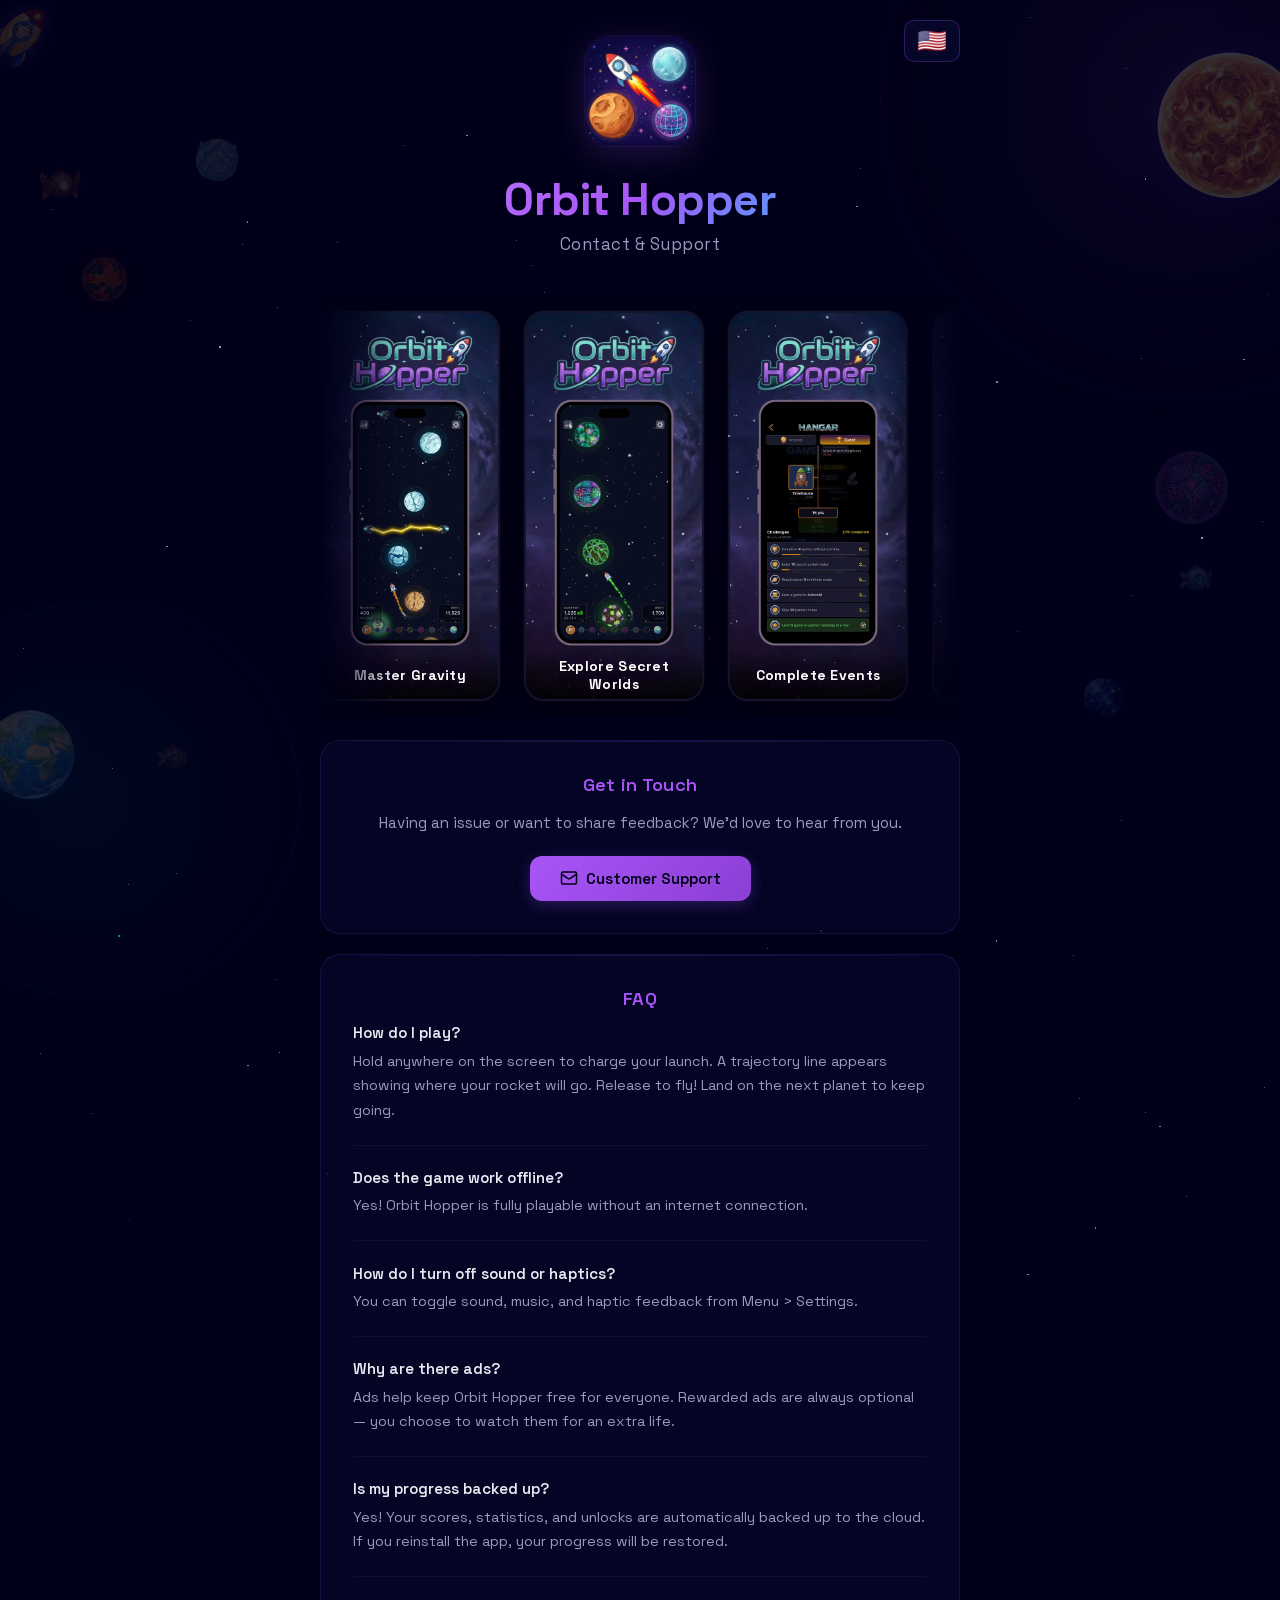
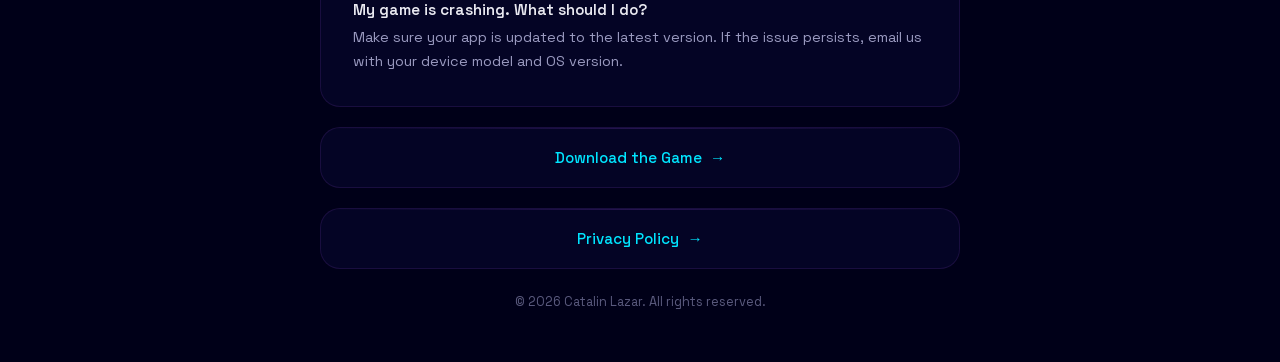
==== commit e22e8f4f: "add square og-image variant for whatsapp/imessage; keep wide for twitter/fb" ====
--- a/contact.html
+++ b/contact.html
@@ -14,12 +14,16 @@
     <meta property="og:url" content="https://orbit-hopper.com/contact.html">
     <meta property="og:title" content="Orbit Hopper - Contact & Support">
     <meta property="og:description" content="FAQs and support for Orbit Hopper players.">
+    <meta property="og:image" content="https://orbit-hopper.com/assets/og-image-square.png?v=1">
+    <meta property="og:image:secure_url" content="https://orbit-hopper.com/assets/og-image-square.png?v=1">
+    <meta property="og:image:type" content="image/png">
+    <meta property="og:image:width" content="1200">
+    <meta property="og:image:height" content="1200">
+    <meta property="og:image:alt" content="Orbit Hopper — Master gravity. Hop the orbit.">
     <meta property="og:image" content="https://orbit-hopper.com/assets/og-image.png?v=4">
-    <meta property="og:image:secure_url" content="https://orbit-hopper.com/assets/og-image.png?v=4">
     <meta property="og:image:type" content="image/png">
     <meta property="og:image:width" content="2400">
     <meta property="og:image:height" content="1260">
-    <meta property="og:image:alt" content="Orbit Hopper — Master gravity. Hop the orbit.">
     <meta name="twitter:card" content="summary_large_image">
     <meta name="twitter:title" content="Orbit Hopper - Contact & Support">
     <meta name="twitter:description" content="FAQs and support for Orbit Hopper players.">
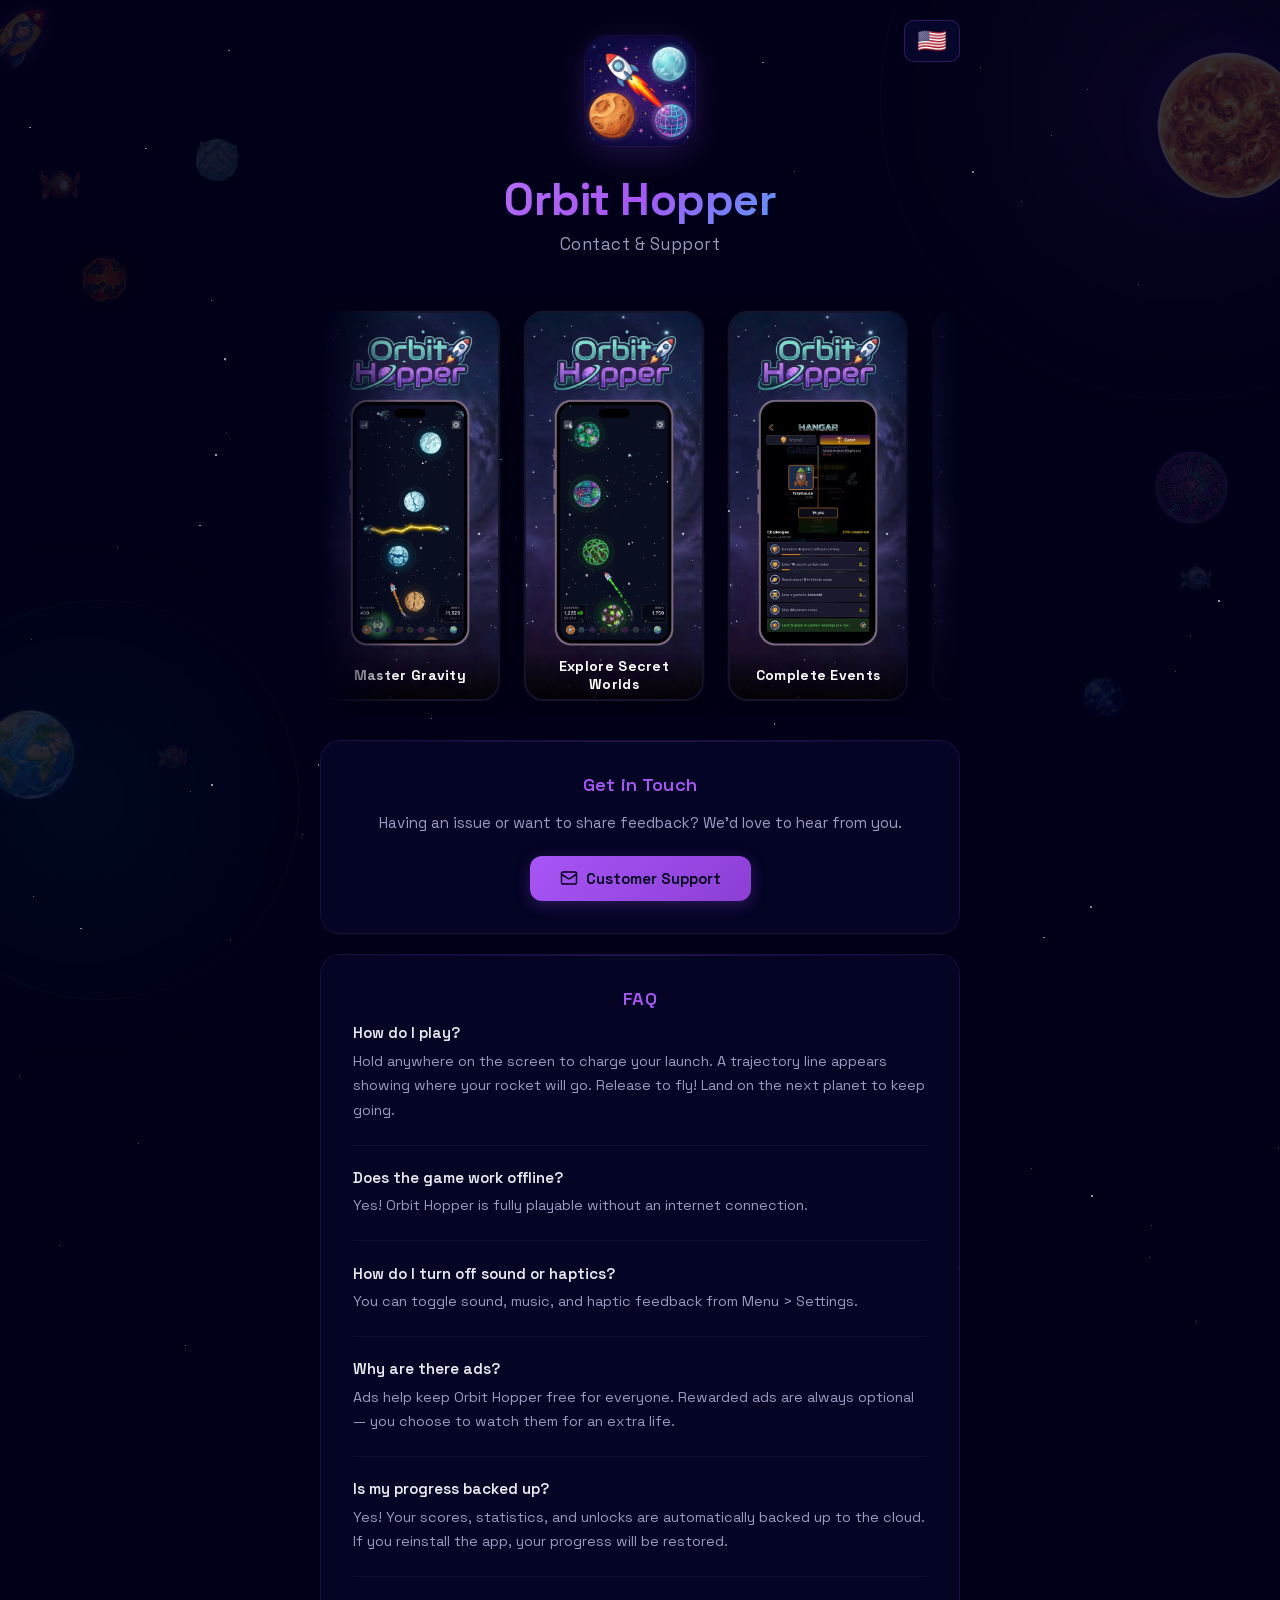
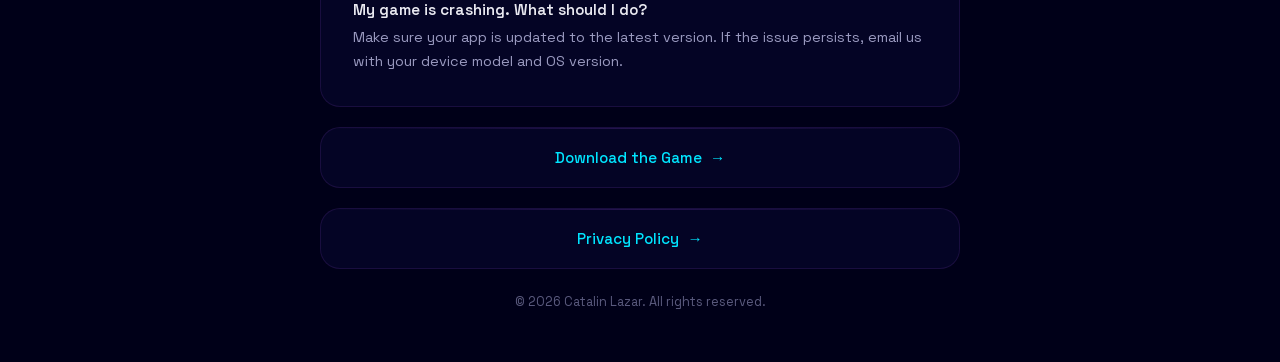
==== commit 11990f6e: "single og:image (square 1200x1200, <100KB) per WhatsApp spec; twitter:image stays wide" ====
--- a/contact.html
+++ b/contact.html
@@ -14,16 +14,12 @@
     <meta property="og:url" content="https://orbit-hopper.com/contact.html">
     <meta property="og:title" content="Orbit Hopper - Contact & Support">
     <meta property="og:description" content="FAQs and support for Orbit Hopper players.">
-    <meta property="og:image" content="https://orbit-hopper.com/assets/og-image-square.png?v=1">
-    <meta property="og:image:secure_url" content="https://orbit-hopper.com/assets/og-image-square.png?v=1">
+    <meta property="og:image" content="https://orbit-hopper.com/assets/og-image-square.png?v=2">
+    <meta property="og:image:secure_url" content="https://orbit-hopper.com/assets/og-image-square.png?v=2">
     <meta property="og:image:type" content="image/png">
     <meta property="og:image:width" content="1200">
     <meta property="og:image:height" content="1200">
     <meta property="og:image:alt" content="Orbit Hopper — Master gravity. Hop the orbit.">
-    <meta property="og:image" content="https://orbit-hopper.com/assets/og-image.png?v=4">
-    <meta property="og:image:type" content="image/png">
-    <meta property="og:image:width" content="2400">
-    <meta property="og:image:height" content="1260">
     <meta name="twitter:card" content="summary_large_image">
     <meta name="twitter:title" content="Orbit Hopper - Contact & Support">
     <meta name="twitter:description" content="FAQs and support for Orbit Hopper players.">
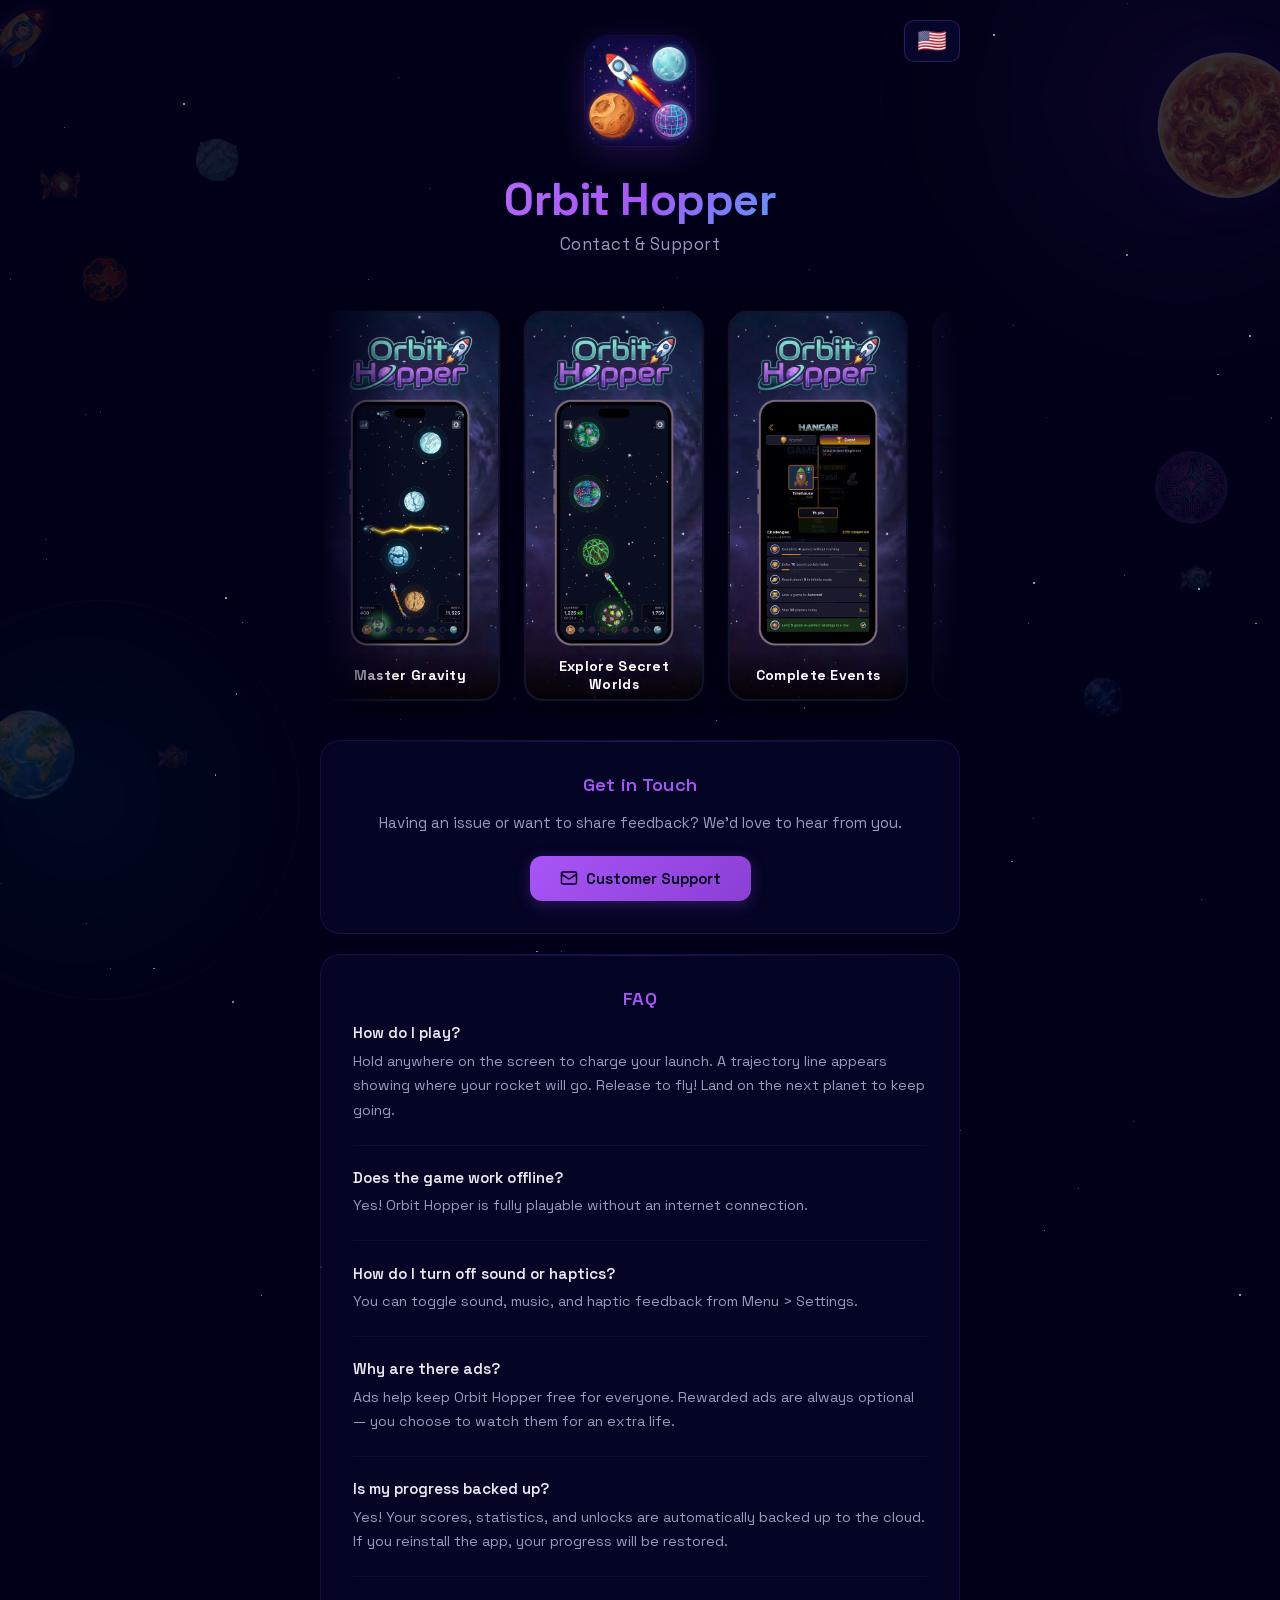
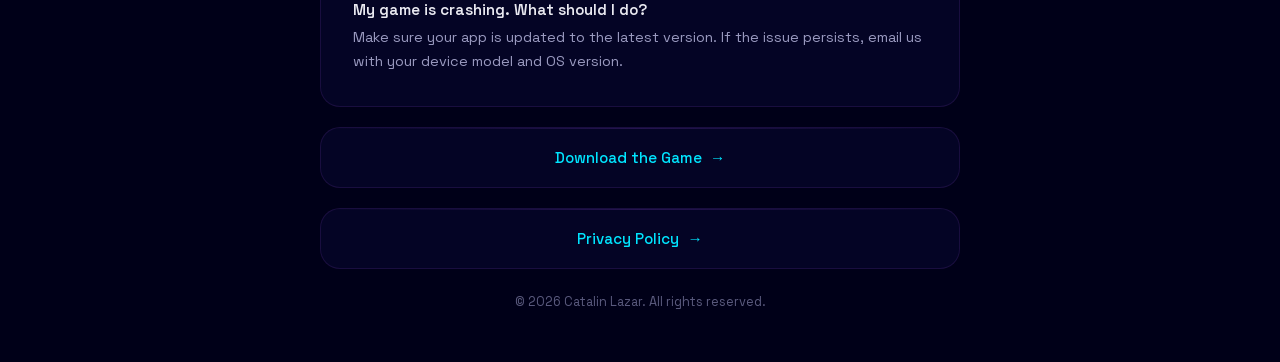
==== commit 6300f358: "revert og:image back to wide 1200x630 (user preference)" ====
--- a/contact.html
+++ b/contact.html
@@ -14,16 +14,16 @@
     <meta property="og:url" content="https://orbit-hopper.com/contact.html">
     <meta property="og:title" content="Orbit Hopper - Contact & Support">
     <meta property="og:description" content="FAQs and support for Orbit Hopper players.">
-    <meta property="og:image" content="https://orbit-hopper.com/assets/og-image-square.png?v=2">
-    <meta property="og:image:secure_url" content="https://orbit-hopper.com/assets/og-image-square.png?v=2">
+    <meta property="og:image" content="https://orbit-hopper.com/assets/og-image.png?v=5">
+    <meta property="og:image:secure_url" content="https://orbit-hopper.com/assets/og-image.png?v=5">
     <meta property="og:image:type" content="image/png">
     <meta property="og:image:width" content="1200">
-    <meta property="og:image:height" content="1200">
+    <meta property="og:image:height" content="630">
     <meta property="og:image:alt" content="Orbit Hopper — Master gravity. Hop the orbit.">
     <meta name="twitter:card" content="summary_large_image">
     <meta name="twitter:title" content="Orbit Hopper - Contact & Support">
     <meta name="twitter:description" content="FAQs and support for Orbit Hopper players.">
-    <meta name="twitter:image" content="https://orbit-hopper.com/assets/og-image.png?v=4">
+    <meta name="twitter:image" content="https://orbit-hopper.com/assets/og-image.png?v=5">
     <link rel="stylesheet" href="fonts.css">
     <link rel="stylesheet" href="carousel.css">
     <link rel="preload" as="image" href="assets/logo.png">
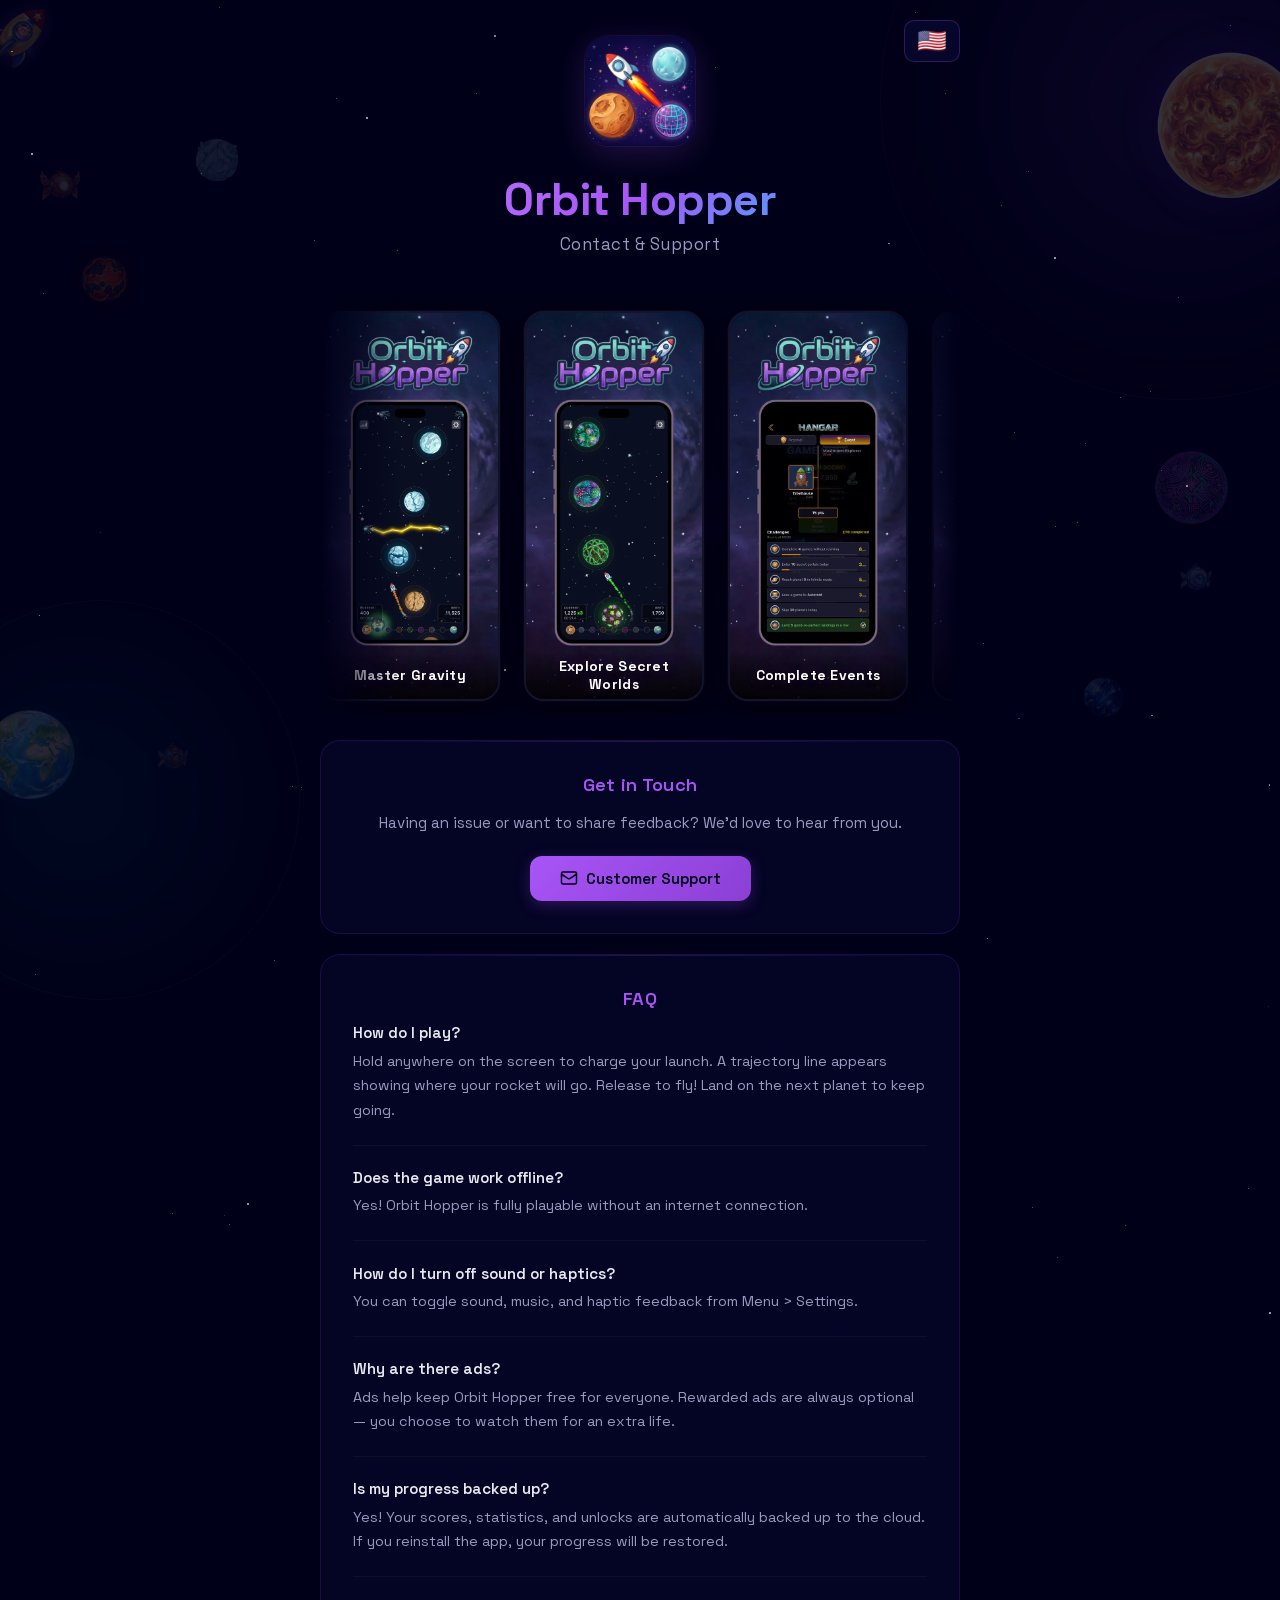
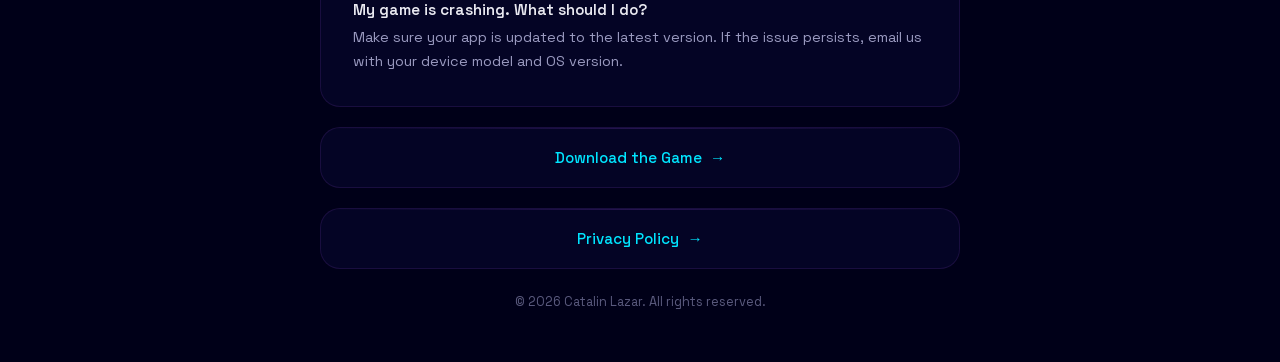
==== commit 4a36d637: "switch og:image to JPG 192KB (like supercell) — fits whatsapp 300KB limit" ====
--- a/contact.html
+++ b/contact.html
@@ -14,16 +14,12 @@
     <meta property="og:url" content="https://orbit-hopper.com/contact.html">
     <meta property="og:title" content="Orbit Hopper - Contact & Support">
     <meta property="og:description" content="FAQs and support for Orbit Hopper players.">
-    <meta property="og:image" content="https://orbit-hopper.com/assets/og-image.png?v=5">
-    <meta property="og:image:secure_url" content="https://orbit-hopper.com/assets/og-image.png?v=5">
-    <meta property="og:image:type" content="image/png">
-    <meta property="og:image:width" content="1200">
-    <meta property="og:image:height" content="630">
+    <meta property="og:image" content="https://orbit-hopper.com/assets/og-image.jpg">
     <meta property="og:image:alt" content="Orbit Hopper — Master gravity. Hop the orbit.">
     <meta name="twitter:card" content="summary_large_image">
     <meta name="twitter:title" content="Orbit Hopper - Contact & Support">
     <meta name="twitter:description" content="FAQs and support for Orbit Hopper players.">
-    <meta name="twitter:image" content="https://orbit-hopper.com/assets/og-image.png?v=5">
+    <meta name="twitter:image" content="https://orbit-hopper.com/assets/og-image.jpg">
     <link rel="stylesheet" href="fonts.css">
     <link rel="stylesheet" href="carousel.css">
     <link rel="preload" as="image" href="assets/logo.png">
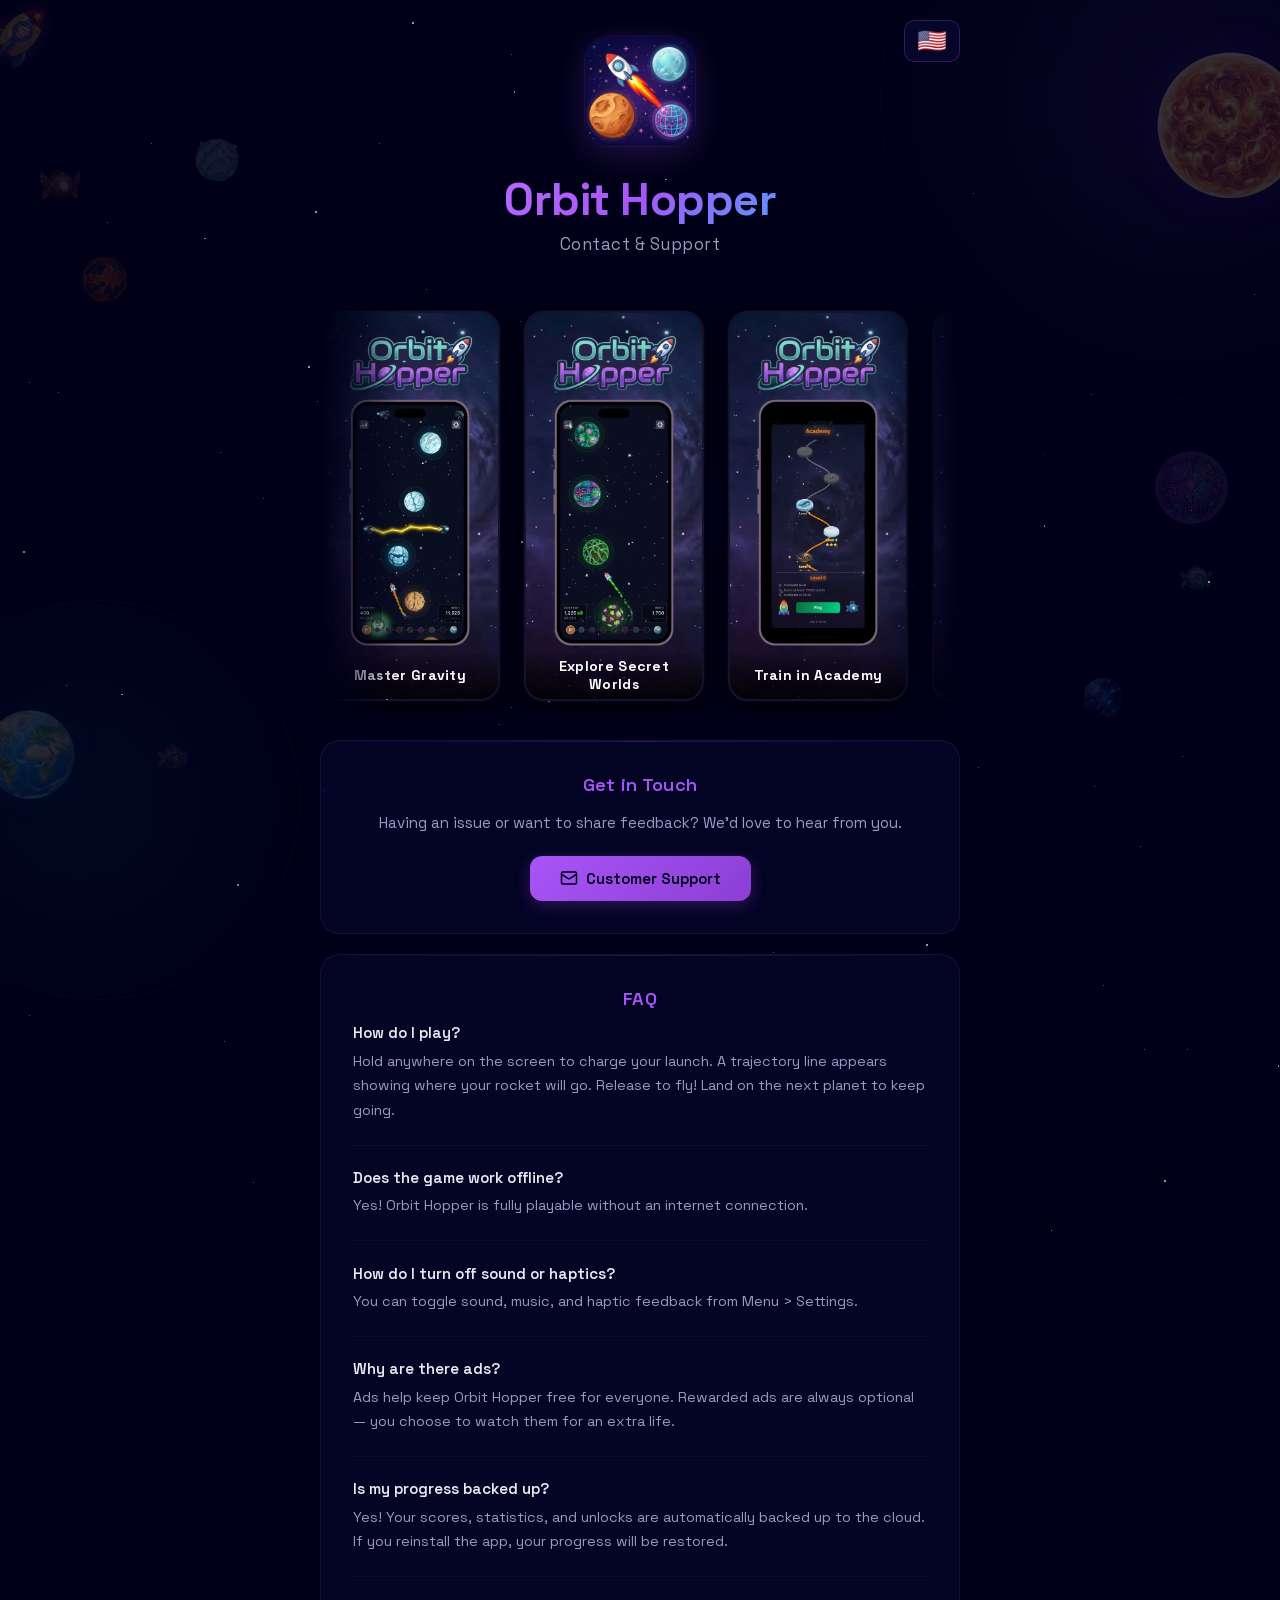
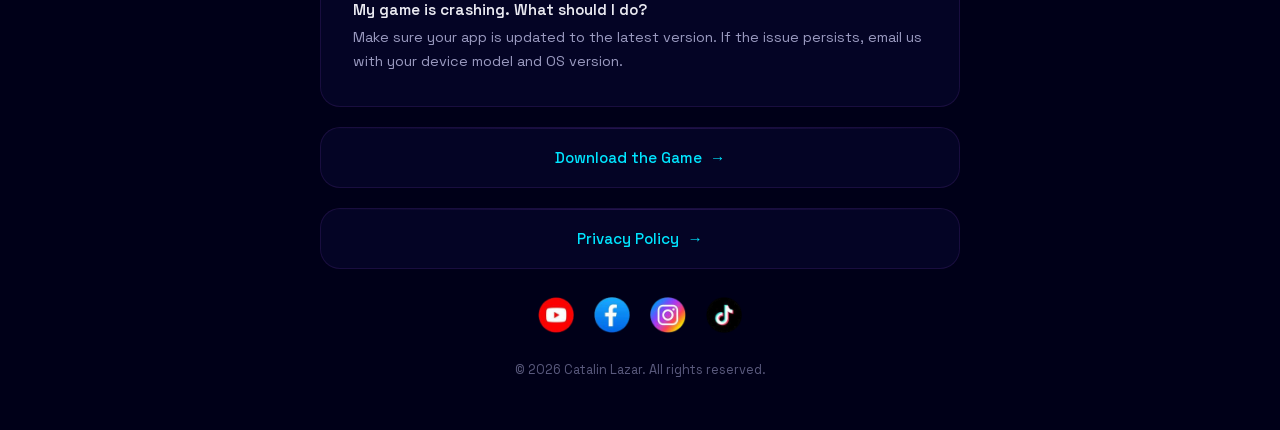
==== commit 38a6c276: "social buttons" ====
--- a/contact.html
+++ b/contact.html
@@ -22,6 +22,7 @@
     <meta name="twitter:image" content="https://orbit-hopper.com/assets/og-image.jpg">
     <link rel="stylesheet" href="fonts.css">
     <link rel="stylesheet" href="carousel.css">
+    <link rel="stylesheet" href="social.css">
     <link rel="preload" as="image" href="assets/logo.png">
     <link rel="preload" as="image" href="assets/screenshot-1-540w.webp" type="image/webp">
     <style>
@@ -613,6 +614,21 @@
                 </a>
             </div>
 
+            <div class="social-links">
+                <a href="https://www.youtube.com/@OrbitHopper" target="_blank" rel="noopener" aria-label="YouTube">
+                    <img src="assets/social/youtube.png" alt="YouTube" width="36" height="36" loading="lazy">
+                </a>
+                <a href="https://www.facebook.com/profile.php?id=61577514526956" target="_blank" rel="noopener" aria-label="Facebook">
+                    <img src="assets/social/facebook.png" alt="Facebook" width="36" height="36" loading="lazy">
+                </a>
+                <a href="https://www.instagram.com/orbithoppergame/" target="_blank" rel="noopener" aria-label="Instagram">
+                    <img src="assets/social/instagram.png" alt="Instagram" width="36" height="36" loading="lazy">
+                </a>
+                <a href="https://www.tiktok.com/@orbithoppergame" target="_blank" rel="noopener" aria-label="TikTok">
+                    <img src="assets/social/tiktok.png" alt="TikTok" width="36" height="36" loading="lazy">
+                </a>
+            </div>
+
             <p class="footer" data-i18n="footer">&copy; 2026 Catalin Lazar. All rights reserved.</p>
         </div>
     </div>
--- a/social.css
+++ b/social.css
@@ -0,0 +1,31 @@
+/* ===== SOCIAL LINKS (shared across pages) ===== */
+.social-links {
+    display: flex;
+    justify-content: center;
+    flex-wrap: wrap;
+    gap: 1.25rem;
+    margin: 1.5rem 0 0.25rem;
+    padding: 4px 0;
+}
+.social-links a {
+    display: inline-block;
+    line-height: 0;
+    transition: transform 0.3s ease, filter 0.3s ease;
+    text-decoration: none;
+}
+.social-links a:hover,
+.social-links a:focus-visible {
+    transform: translateY(-3px) scale(1.08);
+    filter: drop-shadow(0 4px 12px rgba(168, 85, 247, 0.4));
+    text-decoration: none;
+    outline: none;
+}
+.social-links img {
+    display: block;
+    width: 36px;
+    height: 36px;
+}
+@media (max-width: 640px) {
+    .social-links { gap: 1rem; }
+    .social-links img { width: 34px; height: 34px; }
+}
